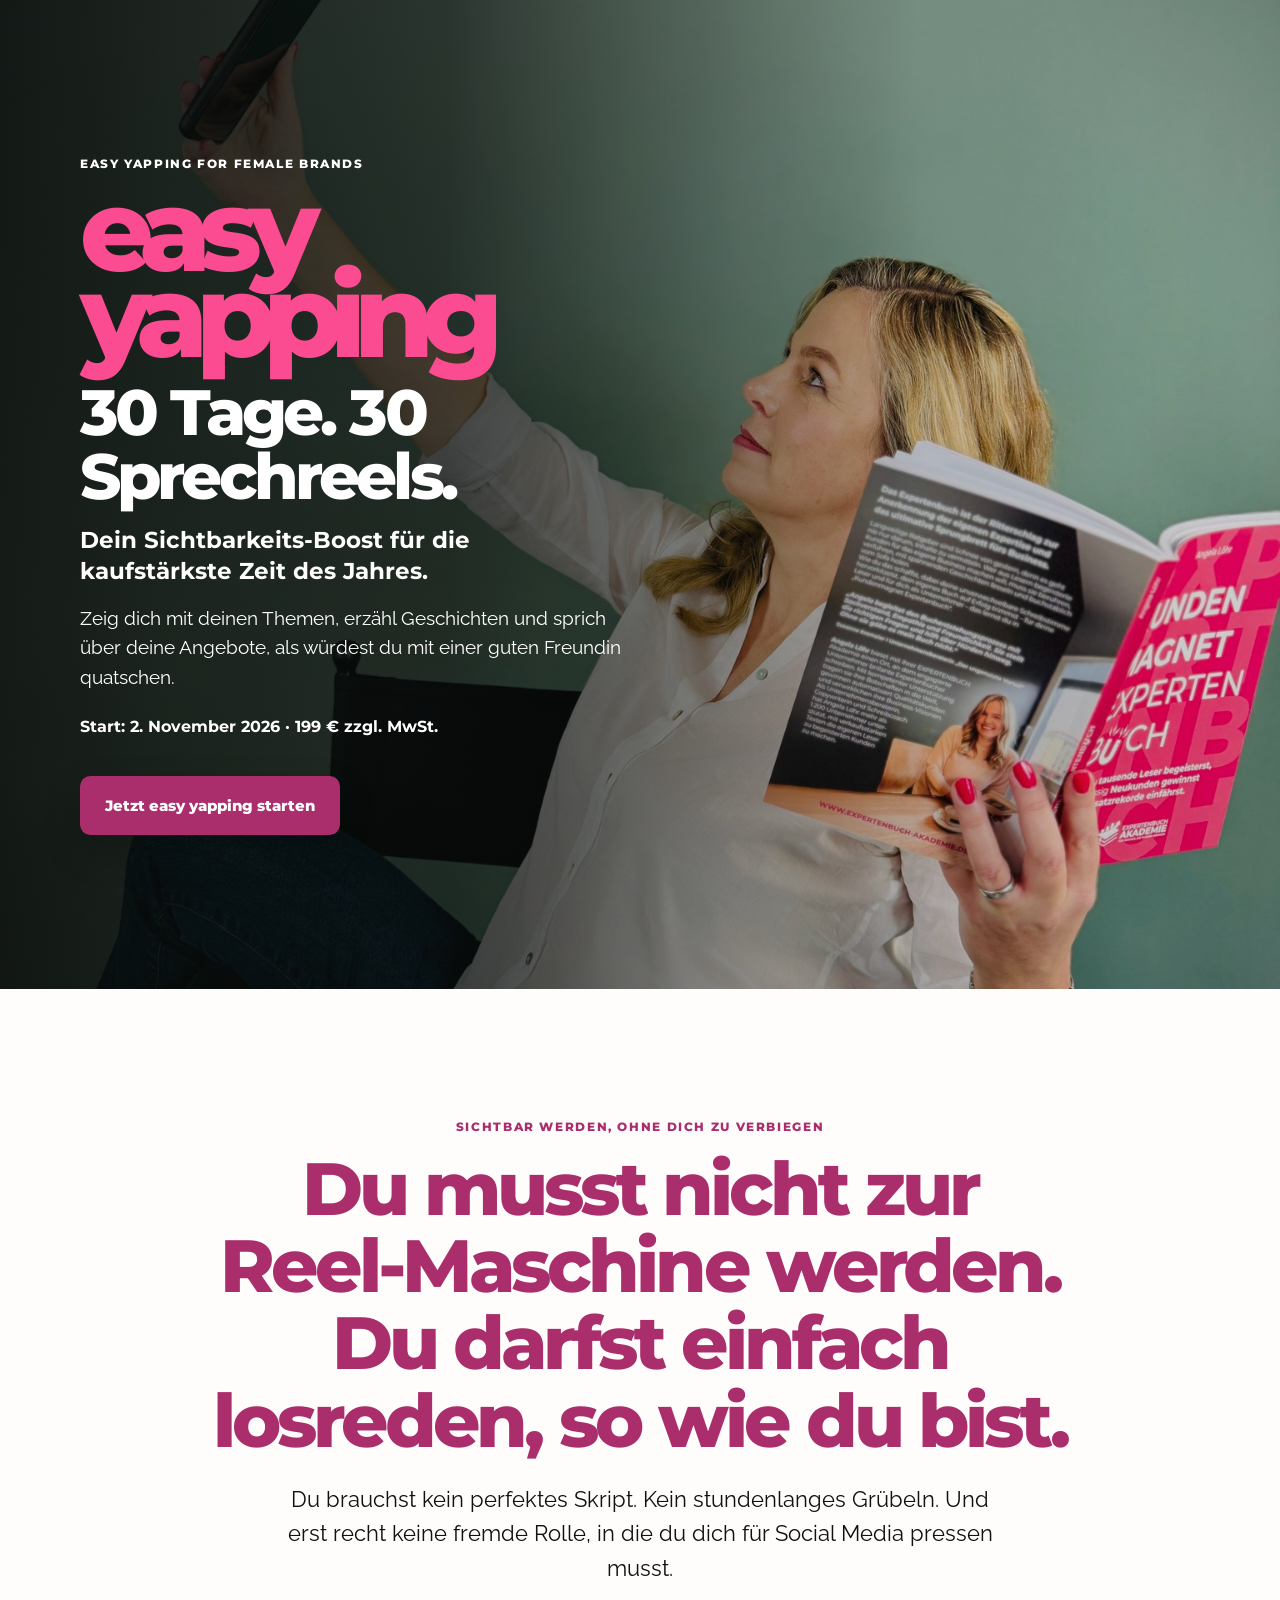
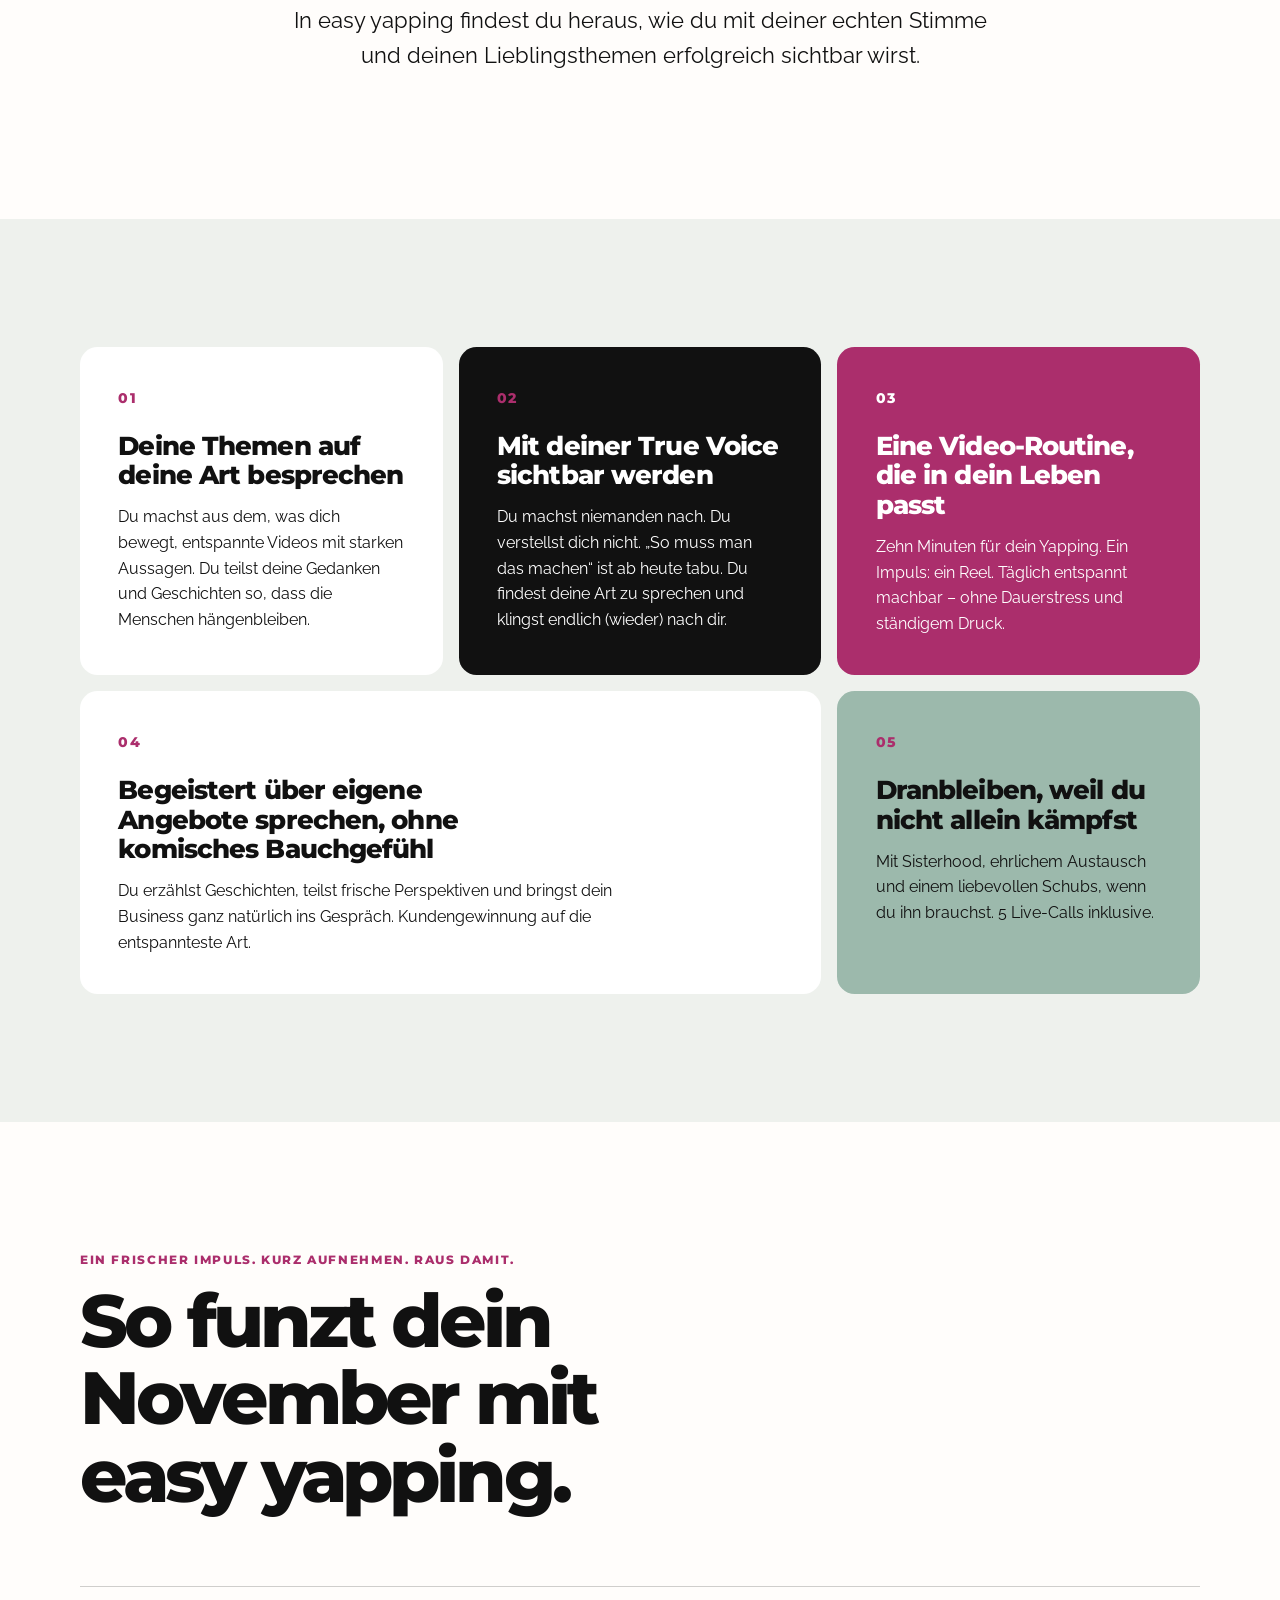
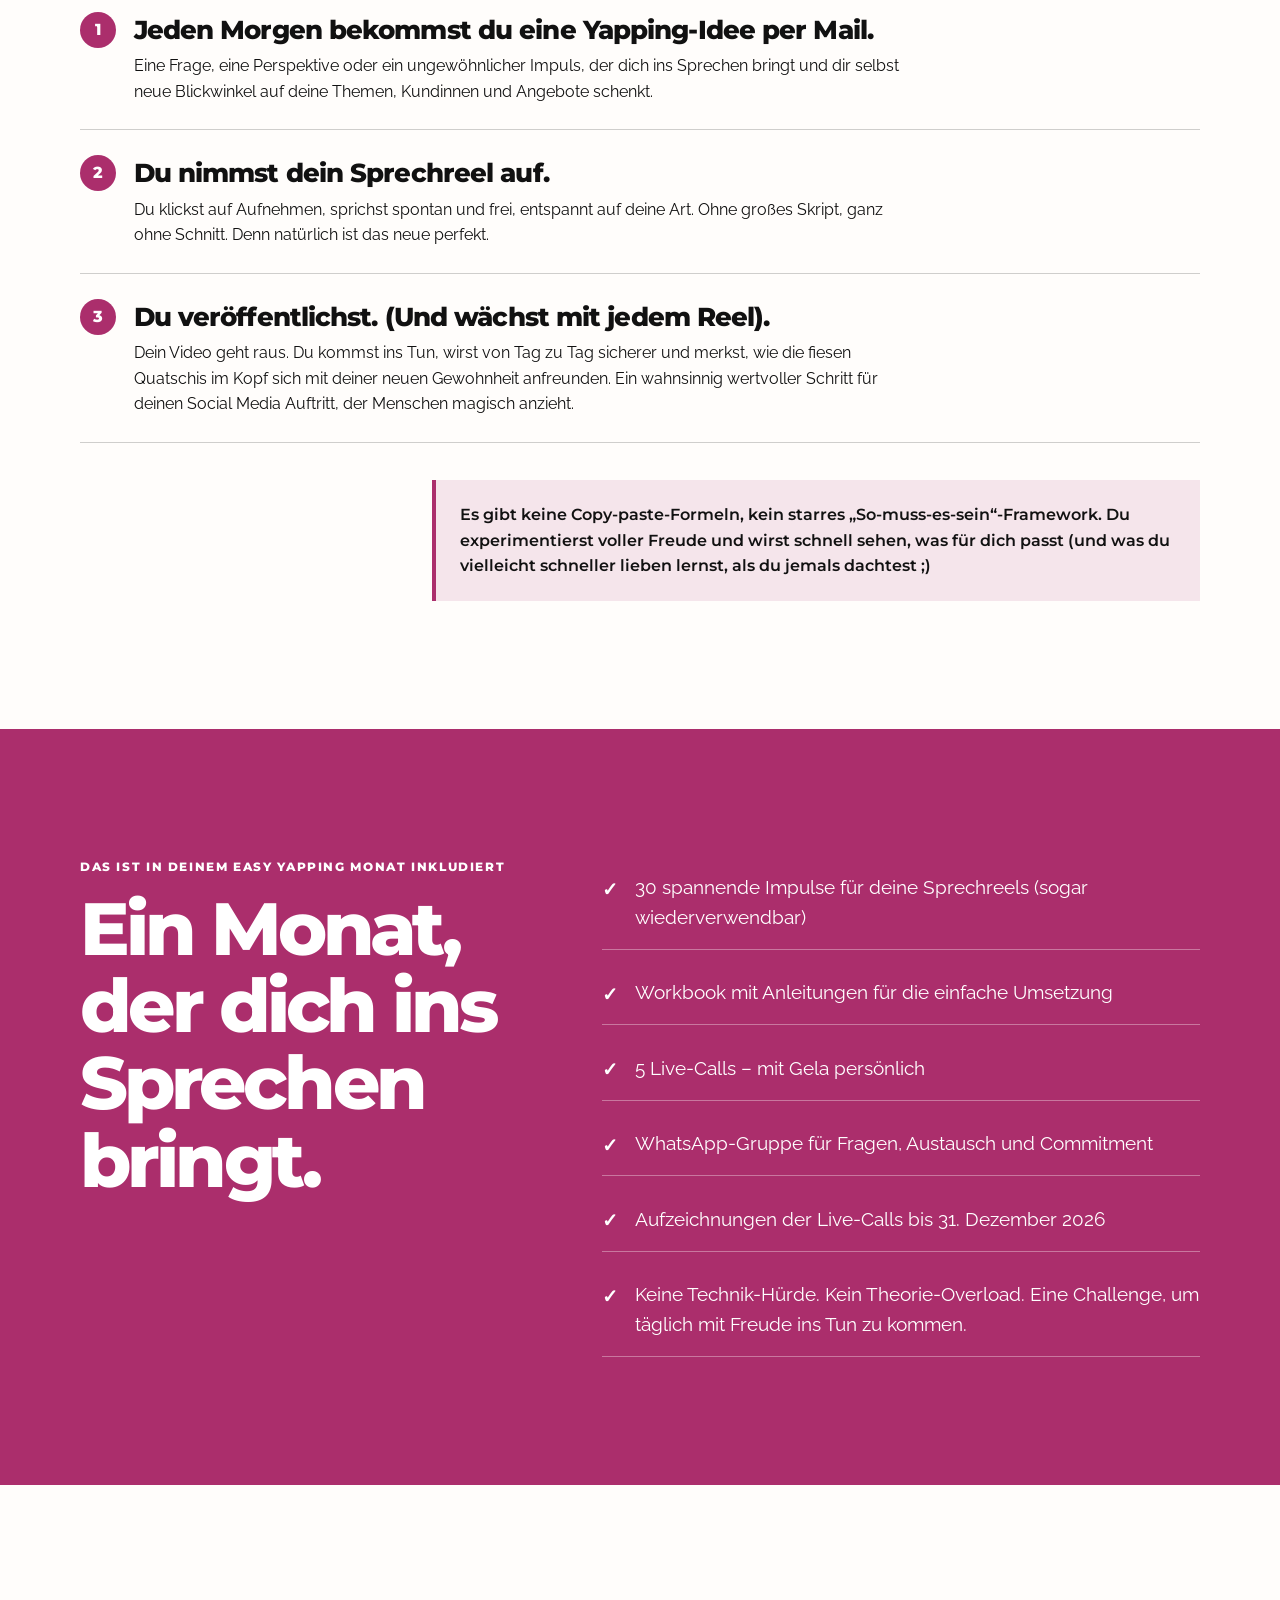
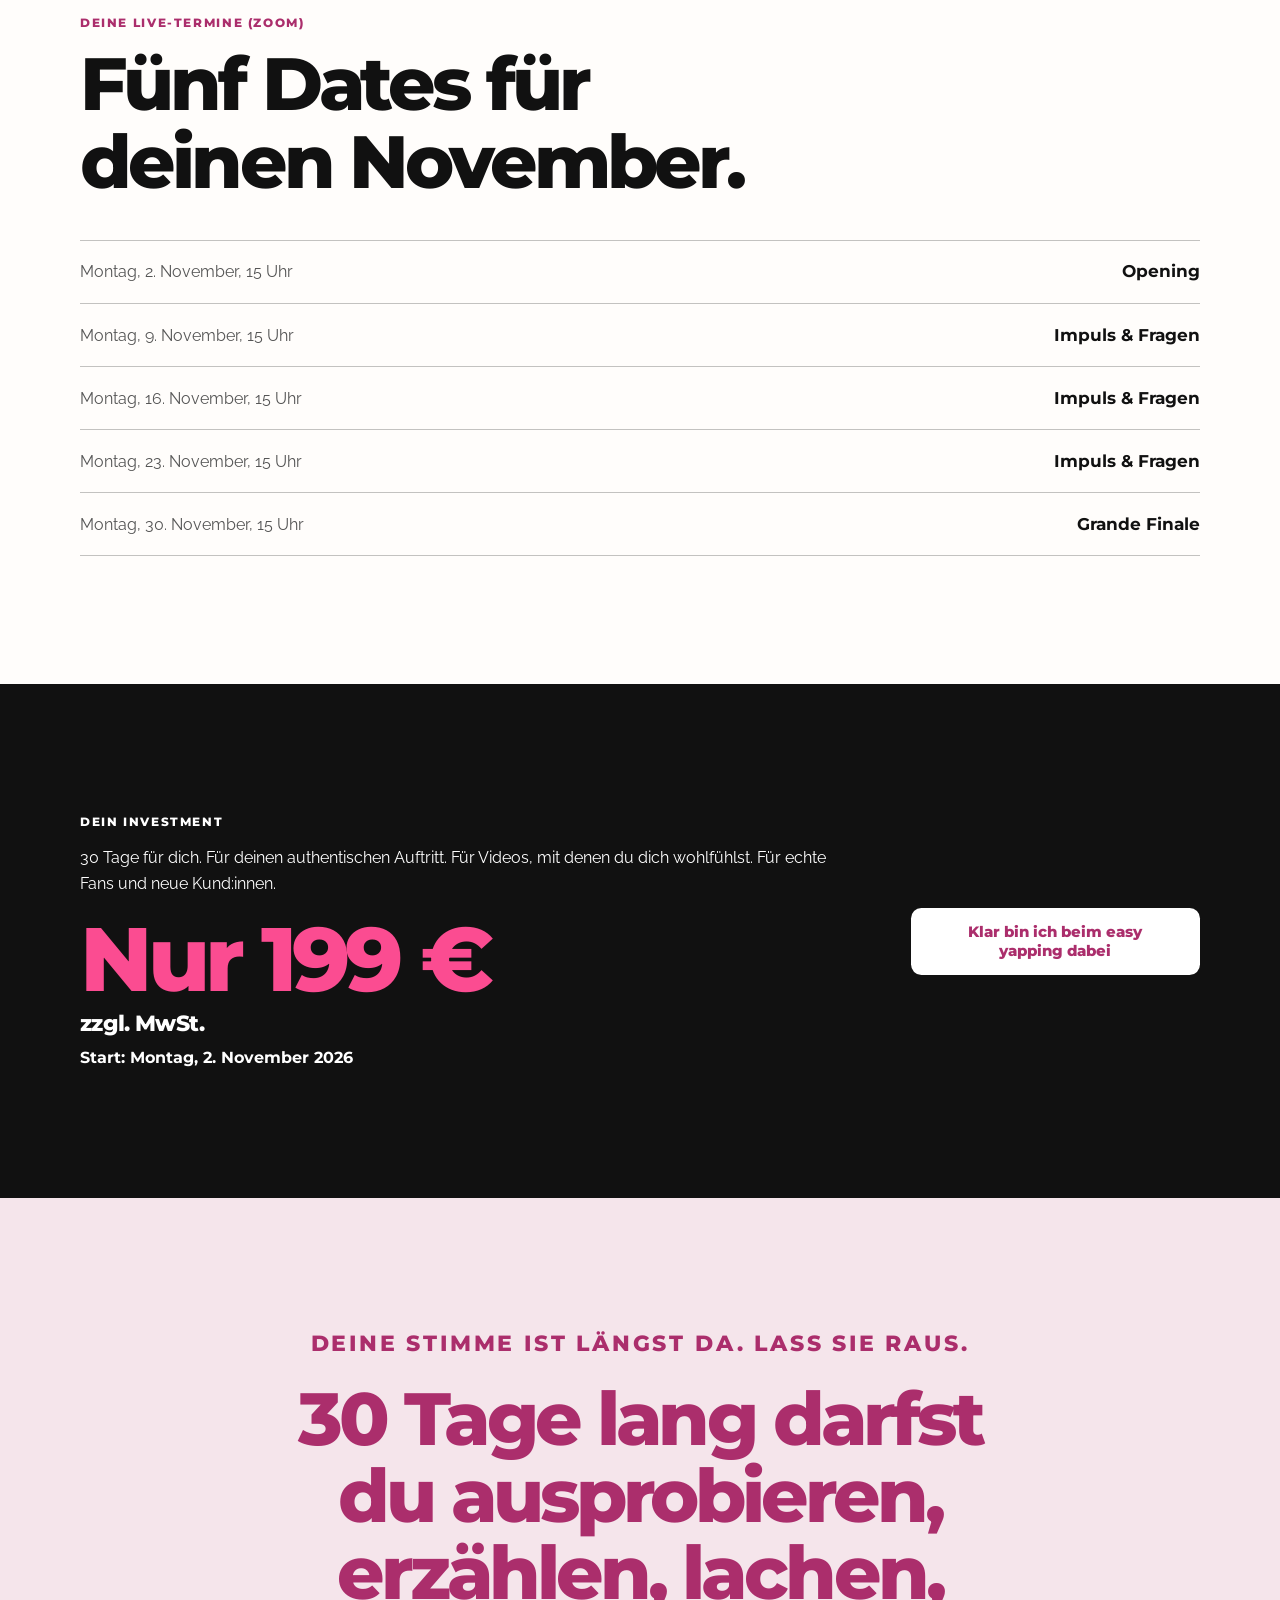
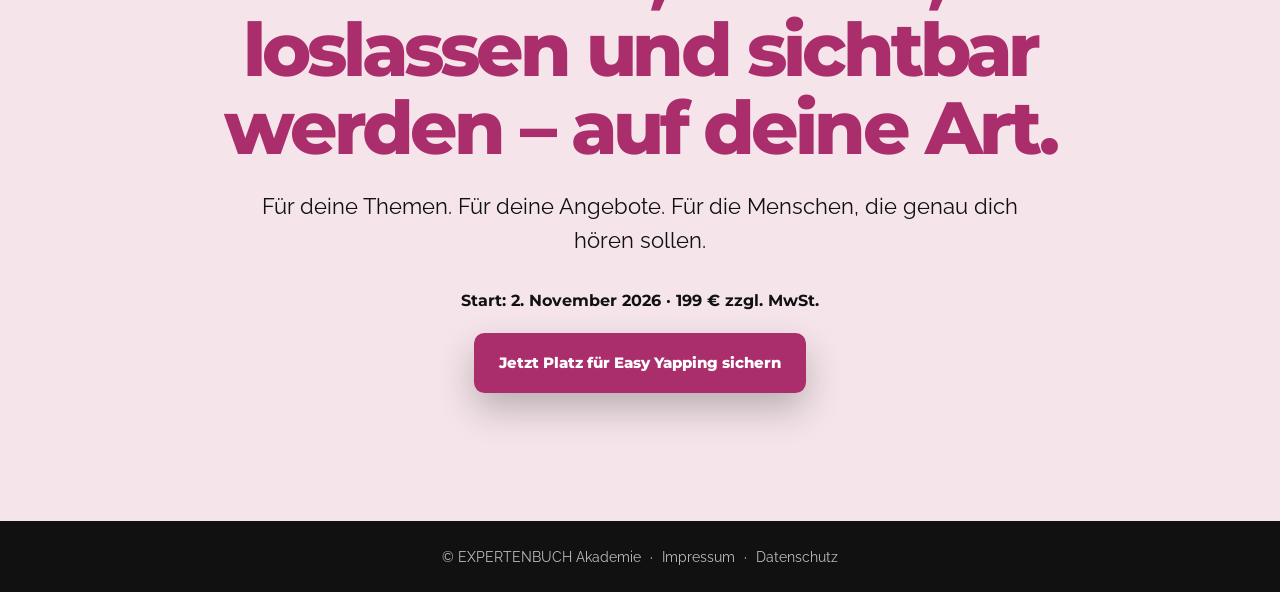
==== index.html @ 97db01ff "Update Easy Yapping landing page copy" ====
<!doctype html>
<html lang="de">
  <head>
    <meta charset="utf-8">
    <meta name="viewport" content="width=device-width, initial-scale=1">
    <meta name="description" content="Easy Yapping: 30 Tage, 30 Sprechreels. Dein Sichtbarkeits-Boost für die kaufstärkste Zeit des Jahres.">
    <meta name="robots" content="noindex, nofollow">
    <title>Easy Yapping – 30 Tage. 30 Sprechreels.</title>
    <link rel="preconnect" href="https://fonts.googleapis.com">
    <link rel="preconnect" href="https://fonts.gstatic.com" crossorigin>
    <link href="https://fonts.googleapis.com/css2?family=Montserrat:wght@500;600;700;800&family=Raleway:ital,wght@0,400;0,500;0,600;0,700;1,500&display=swap" rel="stylesheet">
    <link rel="stylesheet" href="assets/css/main.css">
  </head>
  <body>
    <main>
      <section class="hero" aria-labelledby="hero-title">
        <div class="hero__inner">
          <div class="hero__copy">
            <p class="eyebrow">Easy Yapping for Female Brands</p>
            <p class="wordmark">easy<br>yapping</p>
            <h1 id="hero-title">30 Tage. 30 Sprechreels.</h1>
            <p class="hero__intro">Dein Sichtbarkeits-Boost für die kaufstärkste Zeit des Jahres.</p>
            <p class="hero__body">Zeig dich mit deinen Themen, erzähl Geschichten und sprich über deine Angebote, als würdest du mit einer guten Freundin quatschen.</p>
            <p class="date-line">Start: 2. November 2026 <span aria-hidden="true">·</span> 199 € zzgl. MwSt.</p>
            <a class="button button--primary" href="https://www.digistore24.com/product/753163">Jetzt easy yapping starten</a>
          </div>
        </div>
      </section>

      <section class="section section--intro" aria-labelledby="intro-title">
        <div class="container intro">
          <p class="eyebrow eyebrow--pink">Sichtbar werden, ohne dich zu verbiegen</p>
          <h2 id="intro-title">Du musst nicht zur Reel-Maschine werden. Du darfst einfach losreden, so wie du bist.</h2>
          <p class="lead">Du brauchst kein perfektes Skript. Kein stundenlanges Grübeln. Und erst recht keine fremde Rolle, in die du dich für Social Media pressen musst.</p>
          <p class="lead">In easy yapping findest du heraus, wie du mit deiner echten Stimme und deinen Lieblingsthemen erfolgreich sichtbar wirst.</p>
        </div>
      </section>

      <section class="section section--benefits" aria-label="Das erwartet dich">
        <div class="container">
          <div class="benefit-grid">
            <article class="benefit-card">
              <span class="benefit-card__number">01</span>
              <h3>Deine Themen auf deine Art besprechen</h3>
              <p>Du machst aus dem, was dich bewegt, entspannte Videos mit starken Aussagen. Du teilst deine Gedanken und Geschichten so, dass die Menschen hängenbleiben.</p>
            </article>
            <article class="benefit-card benefit-card--dark">
              <span class="benefit-card__number">02</span>
              <h3>Mit deiner True Voice sichtbar werden</h3>
              <p>Du machst niemanden nach. Du verstellst dich nicht. „So muss man das machen“ ist ab heute tabu. Du findest deine Art zu sprechen und klingst endlich (wieder) nach dir.</p>
            </article>
            <article class="benefit-card benefit-card--pink">
              <span class="benefit-card__number">03</span>
              <h3>Eine Video-Routine, die in dein Leben passt</h3>
              <p>Zehn Minuten für dein Yapping. Ein Impuls: ein Reel. Täglich entspannt machbar – ohne Dauerstress und ständigem Druck.</p>
            </article>
            <article class="benefit-card">
              <span class="benefit-card__number">04</span>
              <h3>Begeistert über eigene Angebote sprechen, ohne komisches Bauchgefühl</h3>
              <p>Du erzählst Geschichten, teilst frische Perspektiven und bringst dein Business ganz natürlich ins Gespräch. Kundengewinnung auf die entspannteste Art.</p>
            </article>
            <article class="benefit-card benefit-card--sage">
              <span class="benefit-card__number">05</span>
              <h3>Dranbleiben, weil du nicht allein kämpfst</h3>
              <p>Mit Sisterhood, ehrlichem Austausch und einem liebevollen Schubs, wenn du ihn brauchst. 5 Live-Calls inklusive.</p>
            </article>
          </div>
        </div>
      </section>

      <section class="section section--how" aria-labelledby="how-title">
        <div class="container how">
          <div class="how__header">
            <p class="eyebrow eyebrow--pink">Ein frischer Impuls. Kurz aufnehmen. Raus damit.</p>
            <h2 id="how-title">So funzt dein November mit easy yapping.</h2>
          </div>
          <ol class="steps">
            <li class="step">
              <span class="step__number">1</span>
              <div>
                <h3>Jeden Morgen bekommst du eine Yapping-Idee per Mail.</h3>
                <p>Eine Frage, eine Perspektive oder ein ungewöhnlicher Impuls, der dich ins Sprechen bringt und dir selbst neue Blickwinkel auf deine Themen, Kundinnen und Angebote schenkt.</p>
              </div>
            </li>
            <li class="step">
              <span class="step__number">2</span>
              <div>
                <h3>Du nimmst dein Sprechreel auf.</h3>
                <p>Du klickst auf Aufnehmen, sprichst spontan und frei, entspannt auf deine Art. Ohne großes Skript, ganz ohne Schnitt. Denn natürlich ist das neue perfekt.</p>
              </div>
            </li>
            <li class="step">
              <span class="step__number">3</span>
              <div>
                <h3>Du veröffentlichst. (Und wächst mit jedem Reel).</h3>
                <p>Dein Video geht raus. Du kommst ins Tun, wirst von Tag zu Tag sicherer und merkst, wie die fiesen Quatschis im Kopf sich mit deiner neuen Gewohnheit anfreunden. Ein wahnsinnig wertvoller Schritt für deinen Social Media Auftritt, der Menschen magisch anzieht.</p>
              </div>
            </li>
          </ol>
          <p class="how__note">Es gibt keine Copy-paste-Formeln, kein starres „So-muss-es-sein“-Framework. Du experimentierst voller Freude und wirst schnell sehen, was für dich passt (und was du vielleicht schneller lieben lernst, als du jemals dachtest ;)</p>
        </div>
      </section>

      <section class="section section--included" aria-labelledby="included-title">
        <div class="container included">
          <div class="included__copy">
            <p class="eyebrow">Das ist in deinem easy yapping Monat inkludiert</p>
            <h2 id="included-title">Ein Monat, der dich ins Sprechen bringt.</h2>
          </div>
          <ul class="check-list">
            <li>30 spannende Impulse für deine Sprechreels (sogar wiederverwendbar)</li>
            <li>Workbook mit Anleitungen für die einfache Umsetzung</li>
            <li>5 Live-Calls – mit Gela persönlich</li>
            <li>WhatsApp-Gruppe für Fragen, Austausch und Commitment</li>
            <li>Aufzeichnungen der Live-Calls bis 31. Dezember 2026</li>
            <li>Keine Technik-Hürde. Kein Theorie-Overload. Eine Challenge, um täglich mit Freude ins Tun zu kommen.</li>
          </ul>
        </div>
      </section>

      <section class="section section--calls" aria-labelledby="calls-title">
        <div class="container">
          <p class="eyebrow eyebrow--pink">Deine Live-Termine (Zoom)</p>
          <h2 id="calls-title">Fünf Dates für deinen November.</h2>
          <div class="call-list" role="list">
            <div class="call" role="listitem"><span>Montag, 2. November, 15 Uhr</span><strong>Opening</strong></div>
            <div class="call" role="listitem"><span>Montag, 9. November, 15 Uhr</span><strong>Impuls &amp; Fragen</strong></div>
            <div class="call" role="listitem"><span>Montag, 16. November, 15 Uhr</span><strong>Impuls &amp; Fragen</strong></div>
            <div class="call" role="listitem"><span>Montag, 23. November, 15 Uhr</span><strong>Impuls &amp; Fragen</strong></div>
            <div class="call" role="listitem"><span>Montag, 30. November, 15 Uhr</span><strong>Grande Finale</strong></div>
          </div>
        </div>
      </section>

      <section class="section section--offer" aria-labelledby="offer-title">
        <div class="container offer">
          <div class="offer__copy">
            <p class="eyebrow">Dein Investment</p>
            <p class="offer__intro">30 Tage für dich. Für deinen authentischen Auftritt. Für Videos, mit denen du dich wohlfühlst. Für echte Fans und neue Kund:innen.</p>
            <h2 id="offer-title">Nur 199 € <small>zzgl. MwSt.</small></h2>
            <p>Start: Montag, 2. November 2026</p>
          </div>
          <a class="button button--light" href="https://www.digistore24.com/product/753163">Klar bin ich beim easy yapping dabei</a>
        </div>
      </section>

      <section class="section section--closing" aria-labelledby="closing-title">
        <div class="container closing">
          <p class="eyebrow eyebrow--pink">Deine Stimme ist längst da. Lass sie raus.</p>
          <h2 id="closing-title">30 Tage lang darfst du ausprobieren, erzählen, lachen, loslassen und sichtbar werden – auf deine Art.</h2>
          <p>Für deine Themen. Für deine Angebote. Für die Menschen, die genau dich hören sollen.</p>
          <p class="closing__date">Start: 2. November 2026 <span aria-hidden="true">·</span> 199 € zzgl. MwSt.</p>
          <a class="button button--primary" href="https://www.digistore24.com/product/753163">Jetzt Platz für Easy Yapping sichern</a>
        </div>
      </section>
    </main>

    <footer class="footer" aria-label="Rechtliche Hinweise">
      <div class="container footer__inner">
        <span>© EXPERTENBUCH Akademie</span>
        <span aria-hidden="true">·</span>
        <a href="https://expertenbuch-akademie.de/impressum/">Impressum</a>
        <span aria-hidden="true">·</span>
        <a href="https://expertenbuch-akademie.de/datenschutz/">Datenschutz</a>
      </div>
    </footer>
  </body>
</html>
---- assets/css/main.css ----
:root {
  --pink: #ab2e6c;
  --pink-dark: #86204f;
  --ink: #111111;
  --paper: #fffdfb;
  --blush: #f5e5eb;
  --sage: #9cb9ac;
  --mist: #eef1ed;
  --max-width: 1120px;
  --display: "Montserrat", Arial, sans-serif;
  --body: "Raleway", Arial, sans-serif;
}

* { box-sizing: border-box; }
html { scroll-behavior: smooth; }
body { margin: 0; color: var(--ink); background: var(--paper); font-family: var(--body); font-size: 16px; line-height: 1.6; }
img { display: block; max-width: 100%; }
a { color: inherit; }

.container { width: min(calc(100% - 2.5rem), var(--max-width)); margin-inline: auto; }
.section { padding: clamp(4.75rem, 10vw, 8rem) 0; }
.eyebrow { margin: 0 0 .8rem; color: inherit; font-family: var(--display); font-size: .78rem; font-weight: 800; letter-spacing: .13em; text-transform: uppercase; }
.eyebrow--pink { color: var(--pink); }
h1, h2, h3, p { margin-top: 0; }
h2 { margin-bottom: 1.5rem; font-family: var(--display); font-size: clamp(2.2rem, 5.8vw, 4.7rem); font-weight: 800; letter-spacing: -.055em; line-height: 1.04; text-wrap: balance; }
h3 { font-family: var(--display); font-size: clamp(1.25rem, 2vw, 1.6rem); font-weight: 800; letter-spacing: -.035em; line-height: 1.16; }

.hero { position: relative; isolation: isolate; min-height: 100svh; display: grid; align-items: center; padding: clamp(1.25rem, 5vw, 4rem); color: white; background: #486257 url("../images/gela-easy-yapping-header.jpg") 67% center / cover no-repeat; }
.hero::before { position: absolute; z-index: -1; inset: 0; content: ""; background: linear-gradient(90deg, rgba(8, 12, 10, .9) 0%, rgba(8, 12, 10, .75) 35%, rgba(8, 12, 10, .2) 72%, rgba(8, 12, 10, .1) 100%); }
.hero__inner { width: min(100%, var(--max-width)); margin-inline: auto; }
.hero__copy { width: min(100%, 39rem); padding-block: clamp(4rem, 10vh, 7rem); }
.wordmark { margin: .15rem 0 1.25rem; color: #fb4c91; font-family: var(--display); font-size: clamp(3.7rem, 10vw, 7.2rem); font-weight: 800; letter-spacing: -.11em; line-height: .75; text-transform: lowercase; }
.hero h1 { max-width: 9ch; margin-bottom: 1.1rem; font-family: var(--display); font-size: clamp(2.45rem, 5vw, 4.5rem); font-weight: 800; letter-spacing: -.06em; line-height: 1; text-wrap: balance; }
.hero__intro { max-width: 28rem; margin-bottom: 1rem; font-family: var(--display); font-size: clamp(1.13rem, 2.3vw, 1.45rem); font-weight: 700; line-height: 1.35; }
.hero__body { max-width: 35rem; margin-bottom: 1.35rem; font-size: clamp(1rem, 1.8vw, 1.16rem); }
.date-line, .closing__date { font-family: var(--display); font-weight: 700; }
.button { display: inline-flex; align-items: center; justify-content: center; min-height: 3.7rem; margin-top: 1.25rem; padding: .9rem 1.55rem; border-radius: .65rem; font-family: var(--display); font-size: .96rem; font-weight: 800; line-height: 1.25; text-align: center; text-decoration: none; transition: transform .2s ease, background-color .2s ease; }
.button:hover, .button:focus-visible { transform: translateY(-2px); }
.button--primary { color: white; background: var(--pink); box-shadow: 0 1rem 2.25rem rgba(0, 0, 0, .24); }
.button--primary:hover, .button--primary:focus-visible { background: var(--pink-dark); }

.section--intro { background: var(--paper); }
.intro { max-width: 860px; text-align: center; }
.intro h2 { color: var(--pink); }
.lead { max-width: 46rem; margin: 0 auto 1.1rem; font-size: clamp(1.1rem, 2.2vw, 1.35rem); }

.section--benefits { background: var(--mist); }
.benefit-grid { display: grid; gap: 1rem; }
.benefit-card { min-height: 17rem; padding: clamp(1.65rem, 3vw, 2.6rem); border-radius: 1.1rem; background: #fff; }
.benefit-card h3 { max-width: 19ch; margin: 1.25rem 0 .9rem; }
.benefit-card p { max-width: 34rem; margin: 0; }
.benefit-card__number { color: var(--pink); font-family: var(--display); font-size: .85rem; font-weight: 800; letter-spacing: .1em; }
.benefit-card--dark { color: white; background: var(--ink); }
.benefit-card--pink { color: white; background: var(--pink); }
.benefit-card--pink .benefit-card__number { color: white; }
.benefit-card--sage { background: var(--sage); }

.section--how { background: var(--paper); }
.how__header { max-width: 750px; }
.steps { display: grid; gap: 0; margin: clamp(2.5rem, 6vw, 4.5rem) 0 0; padding: 0; list-style: none; counter-reset: step; }
.step { display: grid; grid-template-columns: auto 1fr; gap: 1.1rem; padding: 1.55rem 0; border-top: 1px solid rgba(17,17,17,.2); }
.step:last-child { border-bottom: 1px solid rgba(17,17,17,.2); }
.step__number { display: grid; width: 2.25rem; height: 2.25rem; place-items: center; border-radius: 50%; color: white; background: var(--pink); font-family: var(--display); font-weight: 800; }
.step h3 { margin: .2rem 0 .55rem; }
.step p { max-width: 48rem; margin: 0; }
.how__note { max-width: 48rem; margin: 2.3rem 0 0 auto; padding: 1.4rem 1.5rem; border-left: 4px solid var(--pink); background: var(--blush); font-family: var(--display); font-weight: 600; }

.section--included { color: white; background: var(--pink); }
.included { display: grid; gap: 2rem; }
.included h2 { max-width: 11ch; }
.check-list { display: grid; gap: .8rem; max-width: 43rem; margin: 0; padding: 0; list-style: none; }
.check-list li { position: relative; padding: 1rem 0 1rem 2.1rem; border-bottom: 1px solid rgba(255,255,255,.35); font-size: clamp(1rem, 2vw, 1.16rem); }
.check-list li::before { position: absolute; top: 1.1rem; left: 0; content: "✓"; font-family: var(--display); font-weight: 800; }

.section--calls { background: var(--paper); }
.section--calls h2 { max-width: 14ch; }
.call-list { display: grid; margin-top: 2.5rem; border-top: 1px solid rgba(17,17,17,.25); }
.call { display: flex; flex-wrap: wrap; align-items: baseline; justify-content: space-between; gap: .3rem 1rem; padding: 1.1rem 0; border-bottom: 1px solid rgba(17,17,17,.25); }
.call span { color: #555; }
.call strong { font-family: var(--display); font-size: 1.05rem; }

.section--offer { color: white; background: var(--ink); }
.offer { display: flex; flex-direction: column; align-items: flex-start; gap: 1.5rem; }
.offer h2 { margin: 0; color: #fb4c91; font-size: clamp(3rem, 7vw, 5.8rem); }
.offer h2 small { display: block; margin-top: .4rem; color: white; font-size: clamp(1rem, 2vw, 1.35rem); letter-spacing: -.03em; }
.offer__copy p:last-child { margin: .65rem 0 0; font-family: var(--display); font-weight: 700; }
.button--light { margin: 0; color: var(--pink); background: white; }
.button--light:hover, .button--light:focus-visible { color: white; background: var(--pink); }

.section--closing { background: var(--blush); }
.closing { max-width: 860px; text-align: center; }
.closing h2 { color: var(--pink); }
.closing > p:not(.closing__date) { max-width: 48rem; margin: 0 auto 1.2rem; font-size: clamp(1.1rem, 2.2vw, 1.35rem); }
.closing__date { margin: 1.8rem 0 0 !important; }

.footer { padding: 1.5rem 0; color: rgba(255,255,255,.72); background: var(--ink); }
.footer__inner { display: flex; flex-wrap: wrap; justify-content: center; gap: .2rem .55rem; font-size: .9rem; text-align: center; }
.footer a { text-decoration: none; }
.footer a:hover, .footer a:focus-visible { color: white; text-decoration: underline; text-underline-offset: .2em; }

@media (min-width: 680px) {
  .benefit-grid { grid-template-columns: repeat(2, minmax(0, 1fr)); }
  .benefit-card:last-child { grid-column: span 2; }
  .included { grid-template-columns: minmax(0, .9fr) minmax(0, 1.1fr); align-items: start; }
}

@media (min-width: 820px) {
  .hero { background-position: center center; }
  .benefit-grid { grid-template-columns: repeat(3, minmax(0, 1fr)); }
  .benefit-card:nth-child(1), .benefit-card:nth-child(2) { grid-column: span 1; }
  .benefit-card:nth-child(3) { grid-column: span 1; }
  .benefit-card:nth-child(4) { grid-column: span 2; }
  .benefit-card:last-child { grid-column: span 1; }
  .offer { flex-direction: row; align-items: center; justify-content: space-between; gap: 3rem; }
  .offer .button { max-width: 20rem; }
}

@media (max-width: 620px) {
  .hero { align-items: start; min-height: 47rem; background-position: 59% center; }
  .hero::before { background: linear-gradient(180deg, rgba(8,12,10,.73) 0%, rgba(8,12,10,.78) 58%, rgba(8,12,10,.92) 100%); }
  .hero__copy { padding-top: 2.5rem; }
  .wordmark { font-size: clamp(3.6rem, 18vw, 5.2rem); }
  .hero h1 { max-width: 10ch; }
}
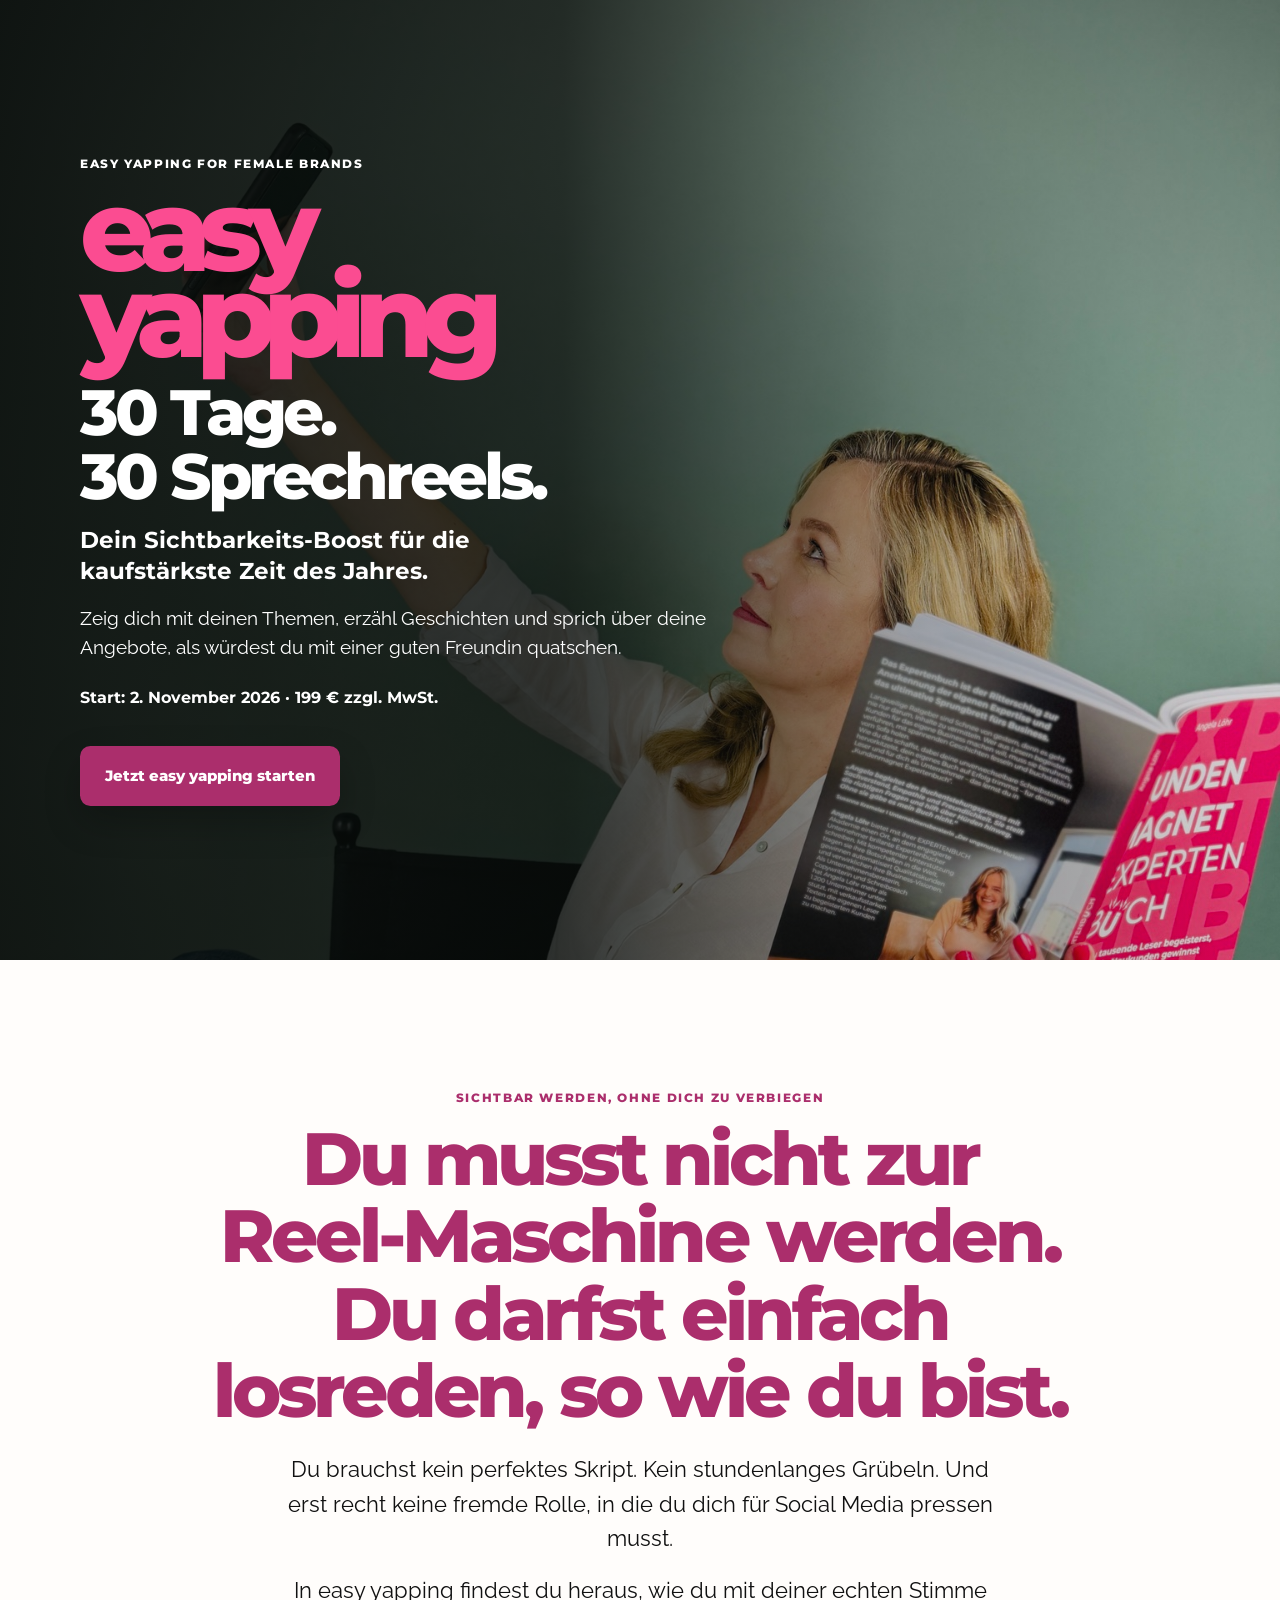
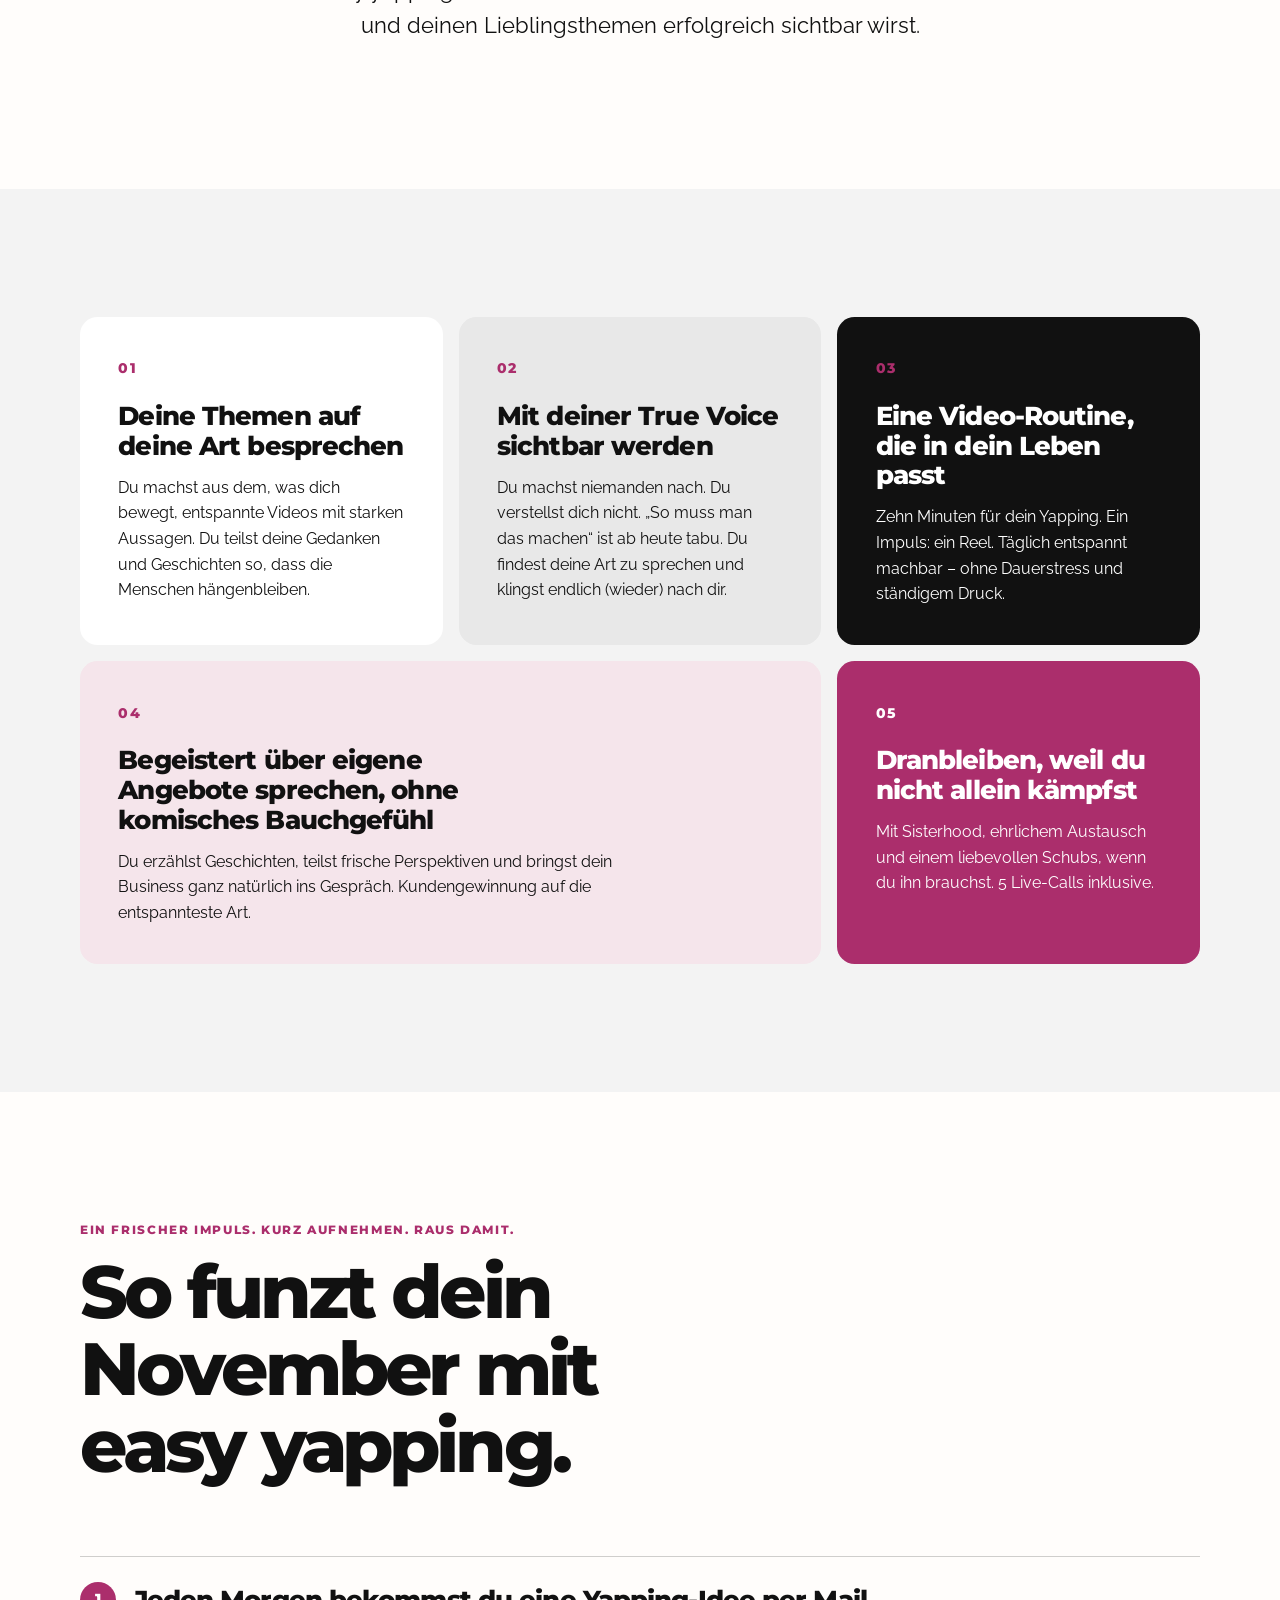
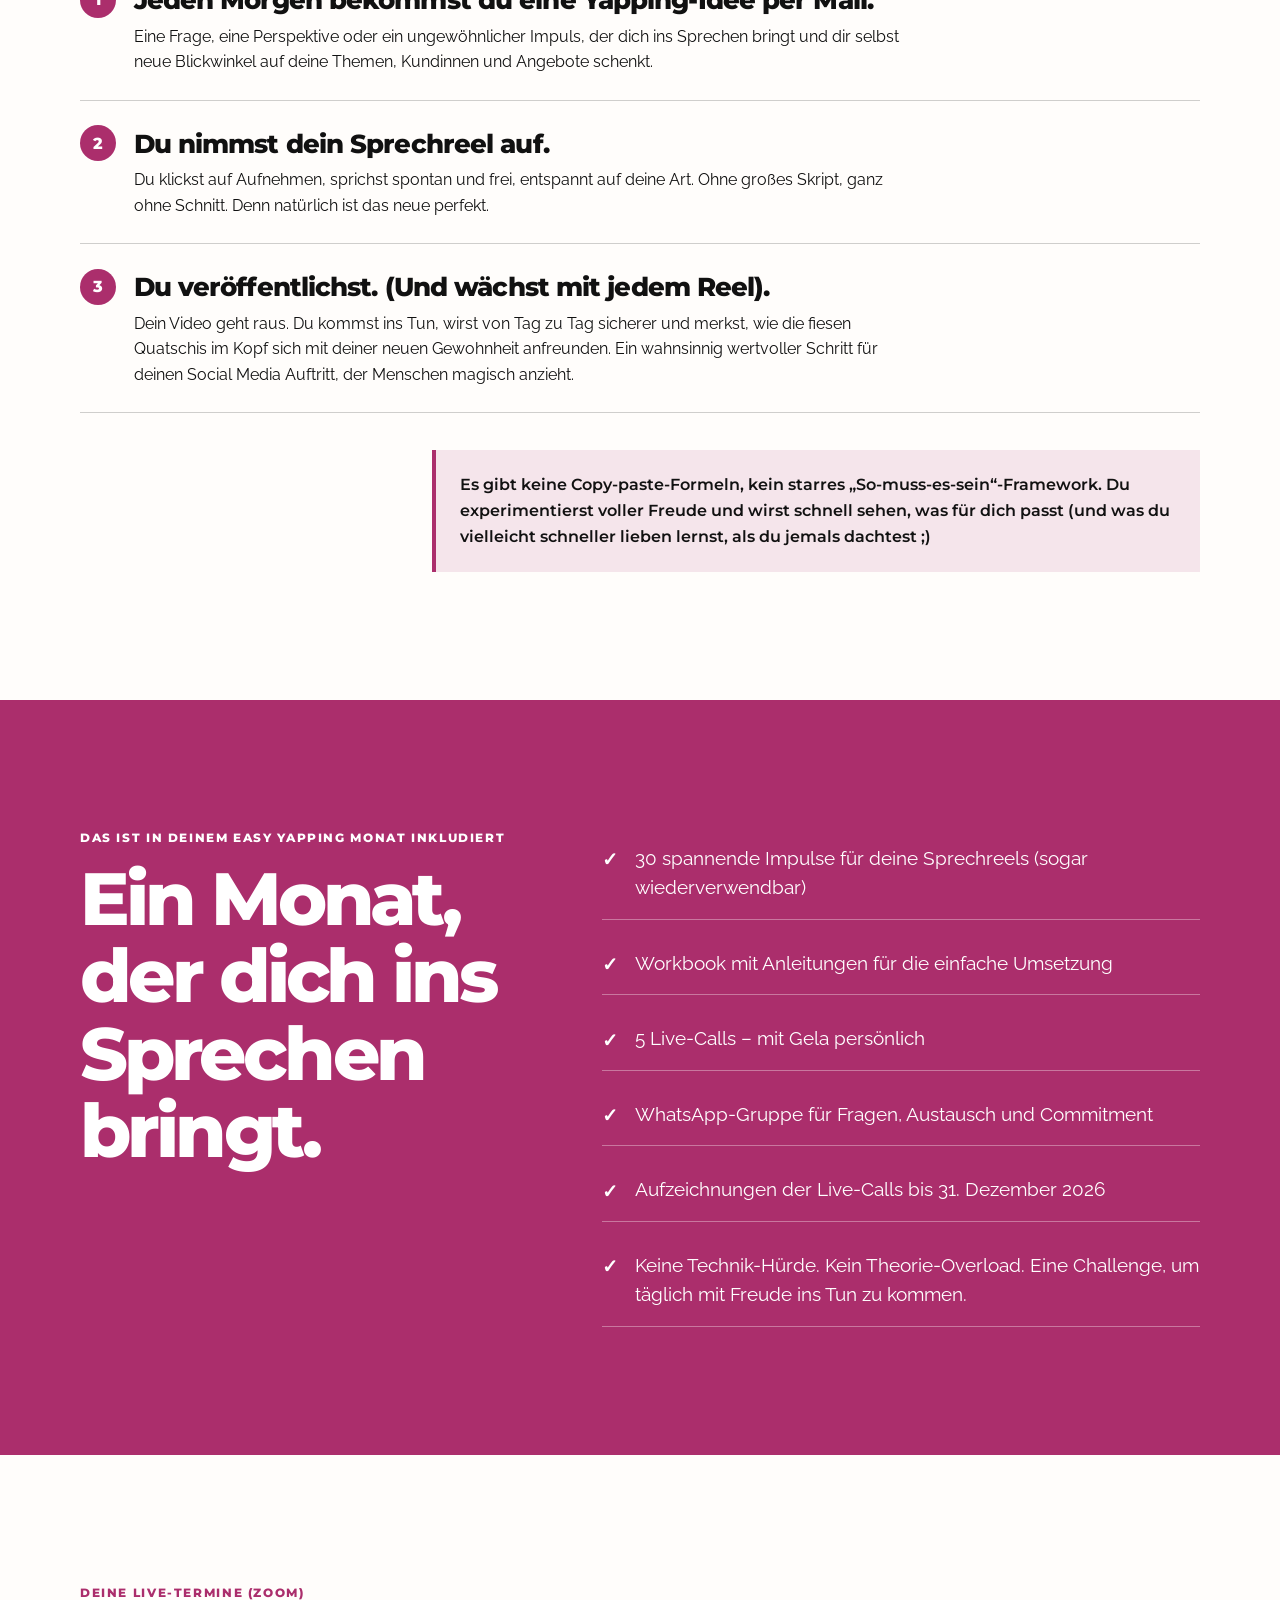
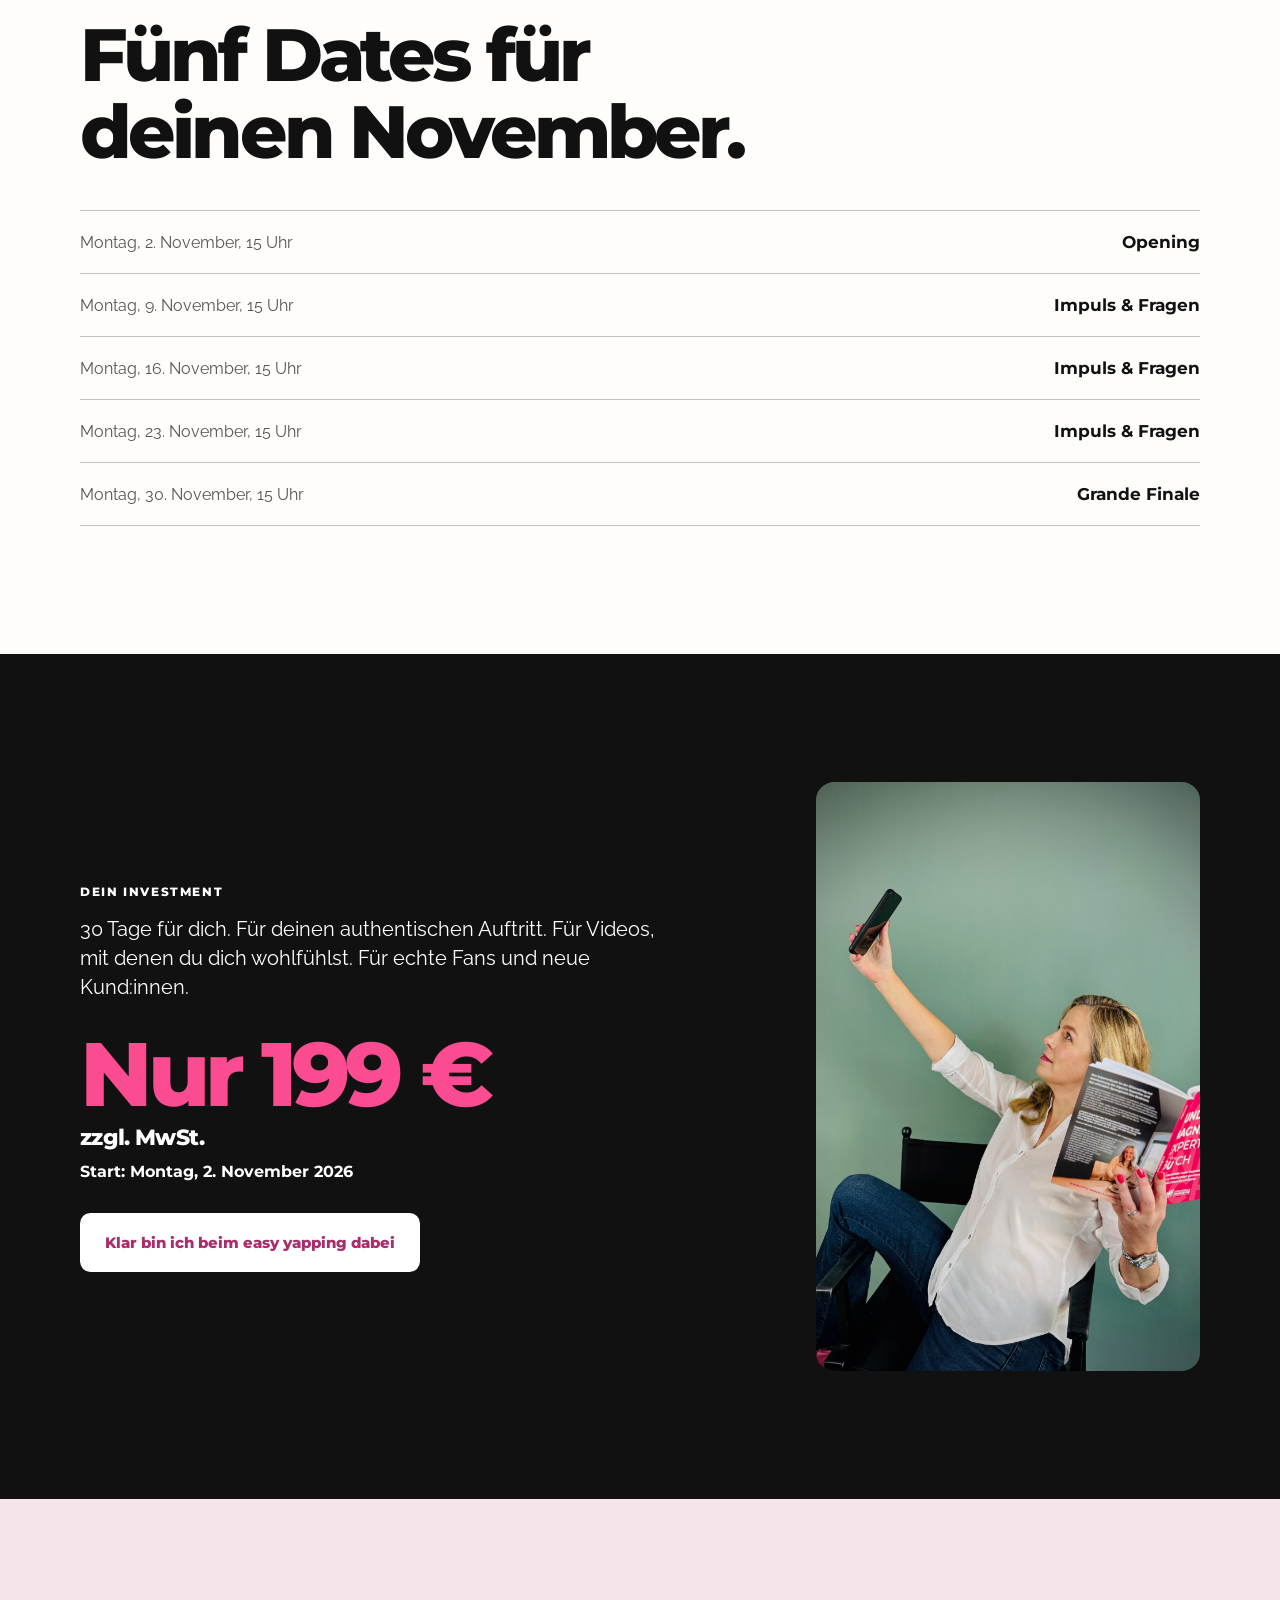
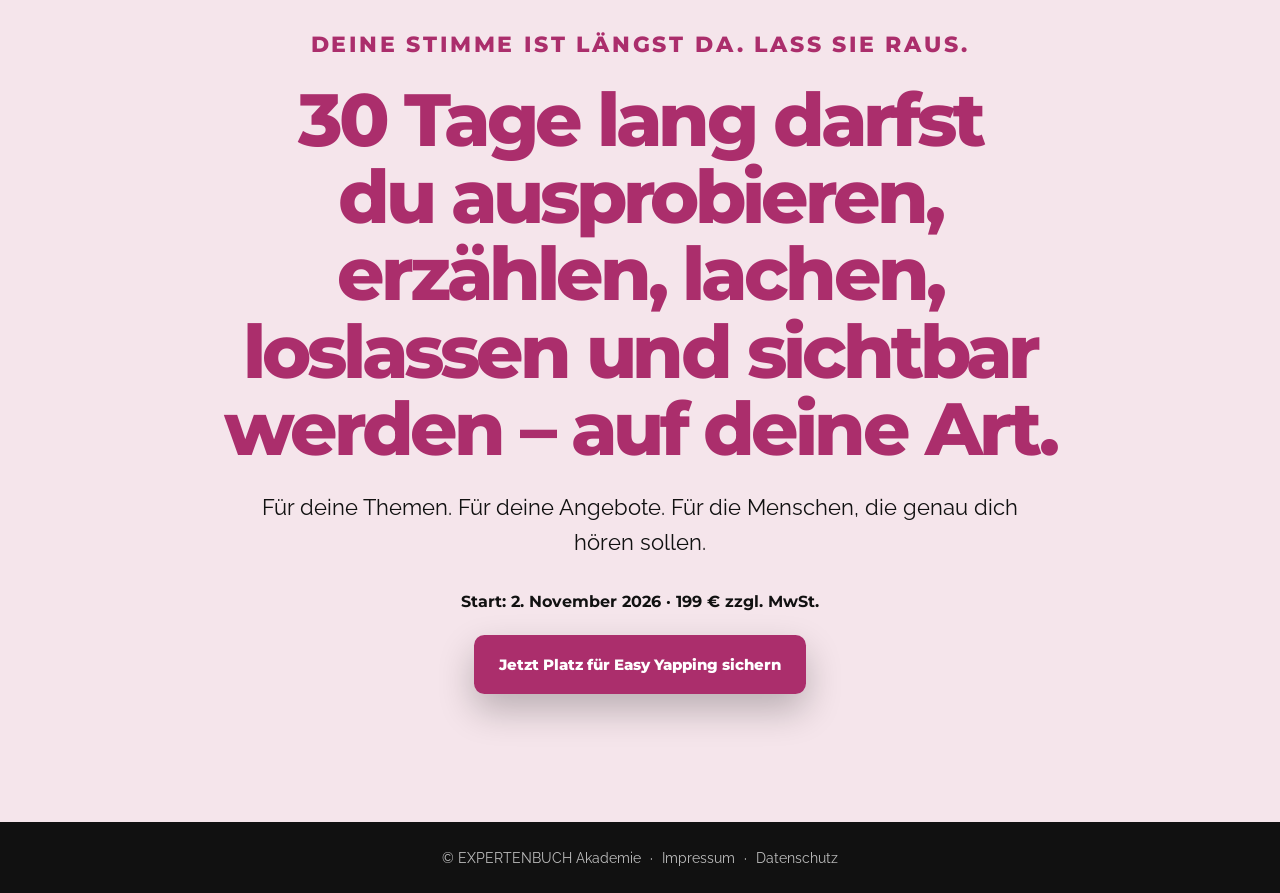
==== commit 85f1274b: "Refine Easy Yapping visual design" ====
--- a/index.html
+++ b/index.html
@@ -18,7 +18,7 @@
           <div class="hero__copy">
             <p class="eyebrow">Easy Yapping for Female Brands</p>
             <p class="wordmark">easy<br>yapping</p>
-            <h1 id="hero-title">30 Tage. 30 Sprechreels.</h1>
+            <h1 id="hero-title"><span>30 Tage.</span><span>30 Sprechreels.</span></h1>
             <p class="hero__intro">Dein Sichtbarkeits-Boost für die kaufstärkste Zeit des Jahres.</p>
             <p class="hero__body">Zeig dich mit deinen Themen, erzähl Geschichten und sprich über deine Angebote, als würdest du mit einer guten Freundin quatschen.</p>
             <p class="date-line">Start: 2. November 2026 <span aria-hidden="true">·</span> 199 € zzgl. MwSt.</p>
@@ -44,22 +44,22 @@
               <h3>Deine Themen auf deine Art besprechen</h3>
               <p>Du machst aus dem, was dich bewegt, entspannte Videos mit starken Aussagen. Du teilst deine Gedanken und Geschichten so, dass die Menschen hängenbleiben.</p>
             </article>
-            <article class="benefit-card benefit-card--dark">
+            <article class="benefit-card benefit-card--grey">
               <span class="benefit-card__number">02</span>
               <h3>Mit deiner True Voice sichtbar werden</h3>
               <p>Du machst niemanden nach. Du verstellst dich nicht. „So muss man das machen“ ist ab heute tabu. Du findest deine Art zu sprechen und klingst endlich (wieder) nach dir.</p>
             </article>
-            <article class="benefit-card benefit-card--pink">
+            <article class="benefit-card benefit-card--dark">
               <span class="benefit-card__number">03</span>
               <h3>Eine Video-Routine, die in dein Leben passt</h3>
               <p>Zehn Minuten für dein Yapping. Ein Impuls: ein Reel. Täglich entspannt machbar – ohne Dauerstress und ständigem Druck.</p>
             </article>
-            <article class="benefit-card">
+            <article class="benefit-card benefit-card--blush">
               <span class="benefit-card__number">04</span>
               <h3>Begeistert über eigene Angebote sprechen, ohne komisches Bauchgefühl</h3>
               <p>Du erzählst Geschichten, teilst frische Perspektiven und bringst dein Business ganz natürlich ins Gespräch. Kundengewinnung auf die entspannteste Art.</p>
             </article>
-            <article class="benefit-card benefit-card--sage">
+            <article class="benefit-card benefit-card--pink">
               <span class="benefit-card__number">05</span>
               <h3>Dranbleiben, weil du nicht allein kämpfst</h3>
               <p>Mit Sisterhood, ehrlichem Austausch und einem liebevollen Schubs, wenn du ihn brauchst. 5 Live-Calls inklusive.</p>
@@ -134,13 +134,16 @@
 
       <section class="section section--offer" aria-labelledby="offer-title">
         <div class="container offer">
-          <div class="offer__copy">
+          <div class="offer__content">
             <p class="eyebrow">Dein Investment</p>
             <p class="offer__intro">30 Tage für dich. Für deinen authentischen Auftritt. Für Videos, mit denen du dich wohlfühlst. Für echte Fans und neue Kund:innen.</p>
             <h2 id="offer-title">Nur 199 € <small>zzgl. MwSt.</small></h2>
-            <p>Start: Montag, 2. November 2026</p>
+            <p class="offer__date">Start: Montag, 2. November 2026</p>
+            <a class="button button--light" href="https://www.digistore24.com/product/753163">Klar bin ich beim easy yapping dabei</a>
           </div>
-          <a class="button button--light" href="https://www.digistore24.com/product/753163">Klar bin ich beim easy yapping dabei</a>
+          <figure class="offer__media">
+            <img src="assets/images/gela-easy-yapping-header.jpg" alt="Angela Löhr sitzt mit Buch und Smartphone in einem Regiestuhl.">
+          </figure>
         </div>
       </section>
 
--- a/assets/css/main.css
+++ b/assets/css/main.css
@@ -4,8 +4,8 @@
   --ink: #111111;
   --paper: #fffdfb;
   --blush: #f5e5eb;
-  --sage: #9cb9ac;
-  --mist: #eef1ed;
+  --grey: #e8e8e8;
+  --mist: #f3f3f3;
   --max-width: 1120px;
   --display: "Montserrat", Arial, sans-serif;
   --body: "Raleway", Arial, sans-serif;
@@ -25,14 +25,15 @@
 h2 { margin-bottom: 1.5rem; font-family: var(--display); font-size: clamp(2.2rem, 5.8vw, 4.7rem); font-weight: 800; letter-spacing: -.055em; line-height: 1.04; text-wrap: balance; }
 h3 { font-family: var(--display); font-size: clamp(1.25rem, 2vw, 1.6rem); font-weight: 800; letter-spacing: -.035em; line-height: 1.16; }
 
-.hero { position: relative; isolation: isolate; min-height: 100svh; display: grid; align-items: center; padding: clamp(1.25rem, 5vw, 4rem); color: white; background: #486257 url("../images/gela-easy-yapping-header.jpg") 67% center / cover no-repeat; }
-.hero::before { position: absolute; z-index: -1; inset: 0; content: ""; background: linear-gradient(90deg, rgba(8, 12, 10, .9) 0%, rgba(8, 12, 10, .75) 35%, rgba(8, 12, 10, .2) 72%, rgba(8, 12, 10, .1) 100%); }
+.hero { position: relative; isolation: isolate; min-height: 100svh; display: grid; align-items: center; padding: clamp(1.25rem, 5vw, 4rem); color: white; background: #486257 url("../images/gela-easy-yapping-header.jpg") 67% 28% / cover no-repeat; }
+.hero::before { position: absolute; z-index: -1; inset: 0; content: ""; background: linear-gradient(90deg, rgba(8, 12, 10, .92) 0%, rgba(8, 12, 10, .8) 44%, rgba(8, 12, 10, .32) 70%, rgba(8, 12, 10, .08) 100%); }
 .hero__inner { width: min(100%, var(--max-width)); margin-inline: auto; }
-.hero__copy { width: min(100%, 39rem); padding-block: clamp(4rem, 10vh, 7rem); }
+.hero__copy { width: min(100%, 48rem); padding-block: clamp(4rem, 10vh, 7rem); }
 .wordmark { margin: .15rem 0 1.25rem; color: #fb4c91; font-family: var(--display); font-size: clamp(3.7rem, 10vw, 7.2rem); font-weight: 800; letter-spacing: -.11em; line-height: .75; text-transform: lowercase; }
-.hero h1 { max-width: 9ch; margin-bottom: 1.1rem; font-family: var(--display); font-size: clamp(2.45rem, 5vw, 4.5rem); font-weight: 800; letter-spacing: -.06em; line-height: 1; text-wrap: balance; }
+.hero h1 { margin-bottom: 1.1rem; font-family: var(--display); font-size: clamp(2.45rem, 5vw, 4.5rem); font-weight: 800; letter-spacing: -.06em; line-height: 1; }
+.hero h1 span { display: block; }
 .hero__intro { max-width: 28rem; margin-bottom: 1rem; font-family: var(--display); font-size: clamp(1.13rem, 2.3vw, 1.45rem); font-weight: 700; line-height: 1.35; }
-.hero__body { max-width: 35rem; margin-bottom: 1.35rem; font-size: clamp(1rem, 1.8vw, 1.16rem); }
+.hero__body { max-width: 44rem; margin-bottom: 1.35rem; font-size: clamp(1rem, 1.8vw, 1.16rem); }
 .date-line, .closing__date { font-family: var(--display); font-weight: 700; }
 .button { display: inline-flex; align-items: center; justify-content: center; min-height: 3.7rem; margin-top: 1.25rem; padding: .9rem 1.55rem; border-radius: .65rem; font-family: var(--display); font-size: .96rem; font-weight: 800; line-height: 1.25; text-align: center; text-decoration: none; transition: transform .2s ease, background-color .2s ease; }
 .button:hover, .button:focus-visible { transform: translateY(-2px); }
@@ -51,9 +52,10 @@
 .benefit-card p { max-width: 34rem; margin: 0; }
 .benefit-card__number { color: var(--pink); font-family: var(--display); font-size: .85rem; font-weight: 800; letter-spacing: .1em; }
 .benefit-card--dark { color: white; background: var(--ink); }
+.benefit-card--grey { background: var(--grey); }
+.benefit-card--blush { background: var(--blush); }
 .benefit-card--pink { color: white; background: var(--pink); }
 .benefit-card--pink .benefit-card__number { color: white; }
-.benefit-card--sage { background: var(--sage); }
 
 .section--how { background: var(--paper); }
 .how__header { max-width: 750px; }
@@ -79,12 +81,17 @@
 .call span { color: #555; }
 .call strong { font-family: var(--display); font-size: 1.05rem; }
 
-.section--offer { color: white; background: var(--ink); }
-.offer { display: flex; flex-direction: column; align-items: flex-start; gap: 1.5rem; }
+.section--offer { overflow: hidden; color: white; background: var(--ink); }
+.offer { display: grid; align-items: center; gap: 2.75rem; }
+.offer__content { max-width: 42rem; }
+.offer__intro { max-width: 38rem; margin-bottom: 1.5rem; font-size: clamp(1.05rem, 2vw, 1.22rem); line-height: 1.5; }
 .offer h2 { margin: 0; color: #fb4c91; font-size: clamp(3rem, 7vw, 5.8rem); }
 .offer h2 small { display: block; margin-top: .4rem; color: white; font-size: clamp(1rem, 2vw, 1.35rem); letter-spacing: -.03em; }
-.offer__copy p:last-child { margin: .65rem 0 0; font-family: var(--display); font-weight: 700; }
-.button--light { margin: 0; color: var(--pink); background: white; }
+.offer__date { margin: .65rem 0 0; font-family: var(--display); font-weight: 700; }
+.offer__content .button { margin-top: 1.75rem; }
+.offer__media { width: min(100%, 30rem); aspect-ratio: 3 / 4; margin: 0; overflow: hidden; border-radius: 1.15rem; background: #2b2b2b; }
+.offer__media img { width: 100%; height: 100%; object-fit: cover; object-position: 50% 42%; }
+.button--light { color: var(--pink); background: white; }
 .button--light:hover, .button--light:focus-visible { color: white; background: var(--pink); }
 
 .section--closing { background: var(--blush); }
@@ -105,18 +112,19 @@
 }
 
 @media (min-width: 820px) {
-  .hero { background-position: center center; }
+  .hero { background-position: 67% 25%; }
+  .hero h1 span { white-space: nowrap; }
   .benefit-grid { grid-template-columns: repeat(3, minmax(0, 1fr)); }
   .benefit-card:nth-child(1), .benefit-card:nth-child(2) { grid-column: span 1; }
   .benefit-card:nth-child(3) { grid-column: span 1; }
   .benefit-card:nth-child(4) { grid-column: span 2; }
   .benefit-card:last-child { grid-column: span 1; }
-  .offer { flex-direction: row; align-items: center; justify-content: space-between; gap: 3rem; }
-  .offer .button { max-width: 20rem; }
+  .offer { grid-template-columns: minmax(0, 1.12fr) minmax(20rem, .68fr); gap: clamp(3rem, 8vw, 7rem); }
+  .offer__media { width: 100%; height: clamp(28rem, 46vw, 38rem); aspect-ratio: auto; justify-self: end; }
 }
 
 @media (max-width: 620px) {
-  .hero { align-items: start; min-height: 47rem; background-position: 59% center; }
+  .hero { align-items: start; min-height: 47rem; background-position: 59% 25%; }
   .hero::before { background: linear-gradient(180deg, rgba(8,12,10,.73) 0%, rgba(8,12,10,.78) 58%, rgba(8,12,10,.92) 100%); }
   .hero__copy { padding-top: 2.5rem; }
   .wordmark { font-size: clamp(3.6rem, 18vw, 5.2rem); }
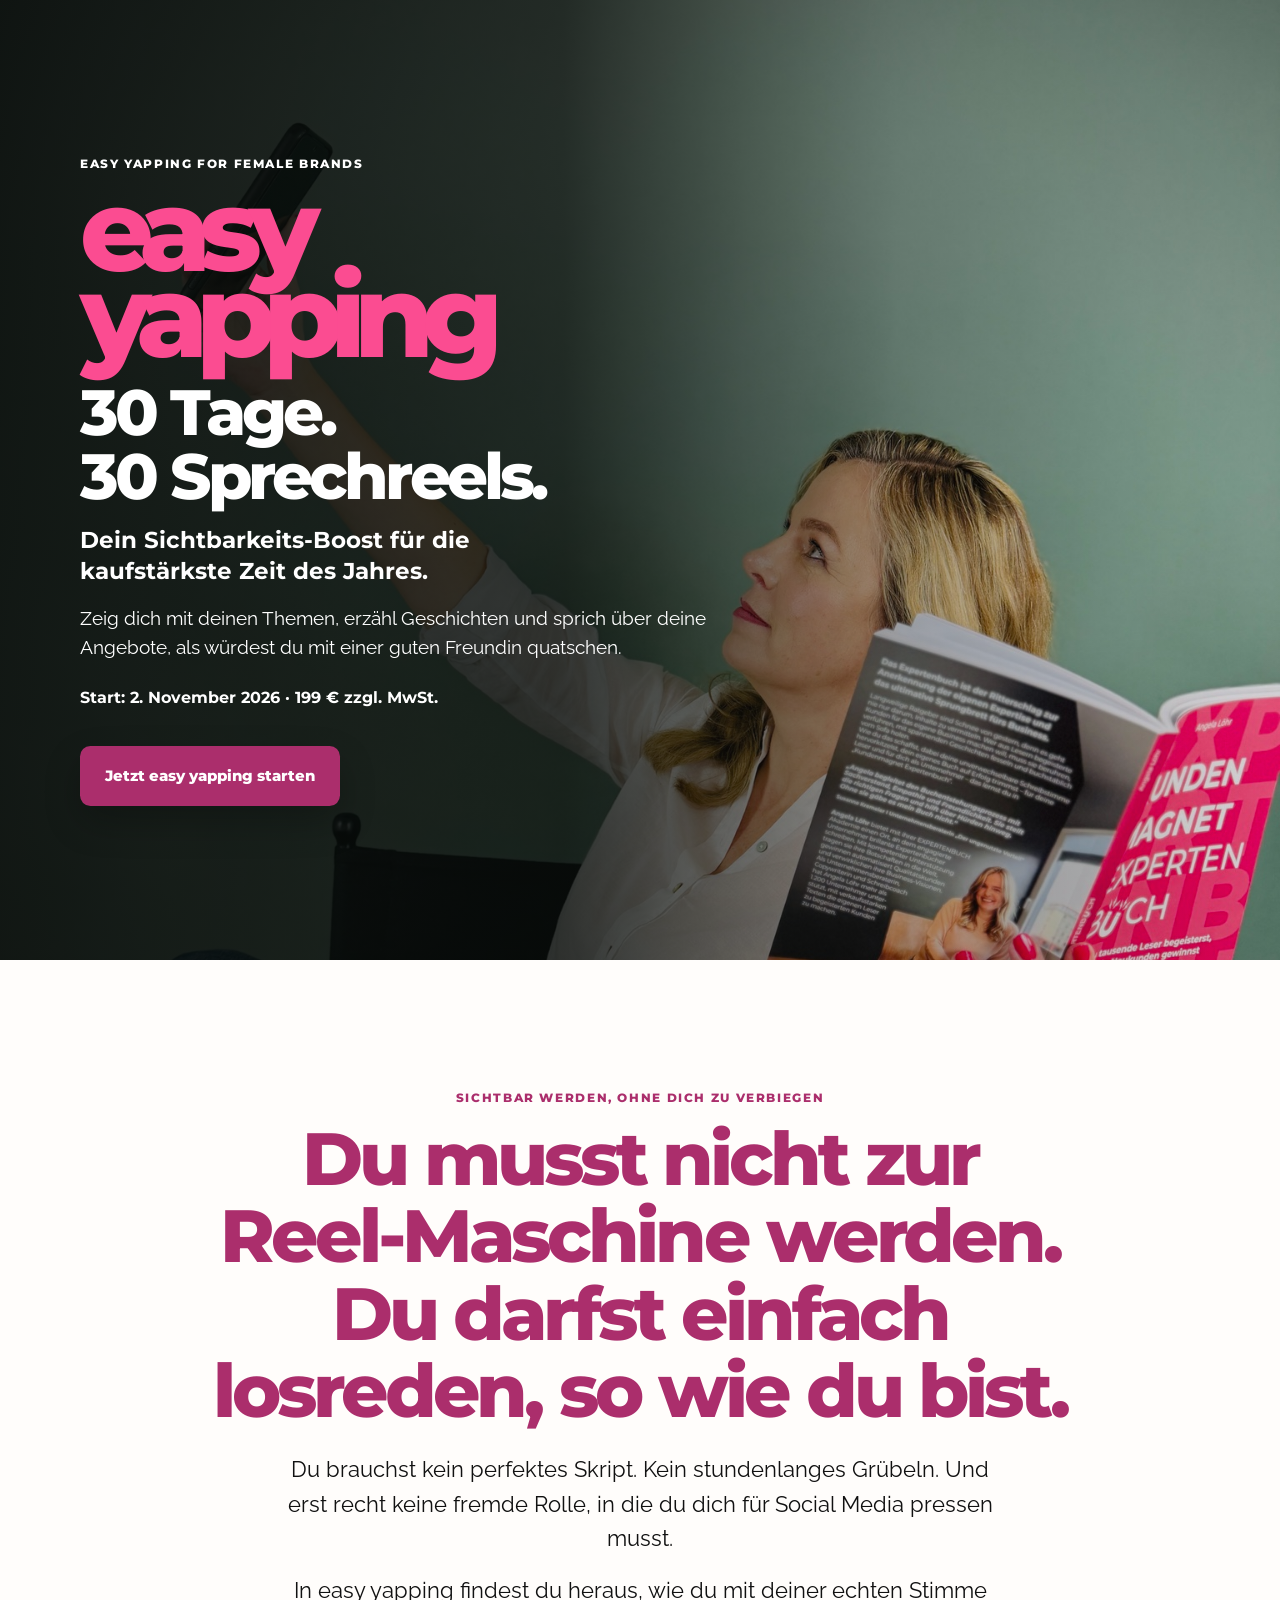
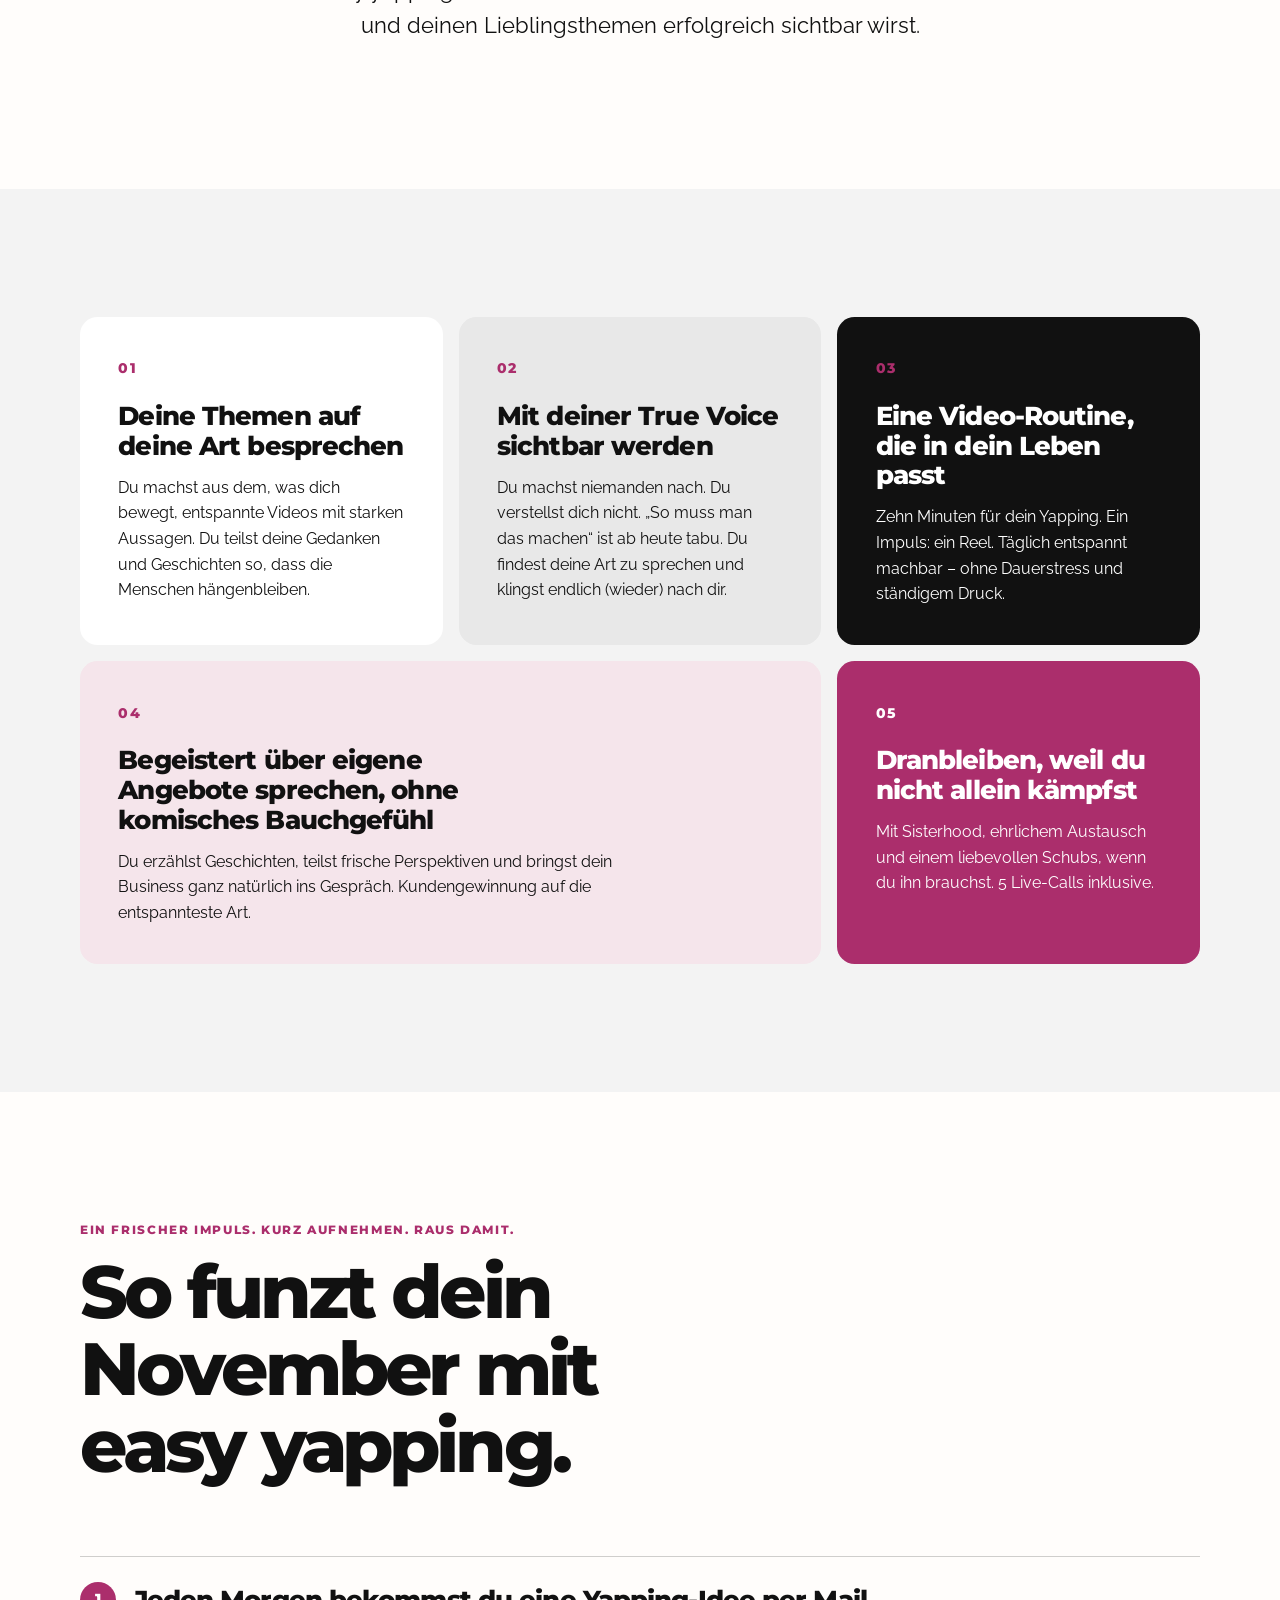
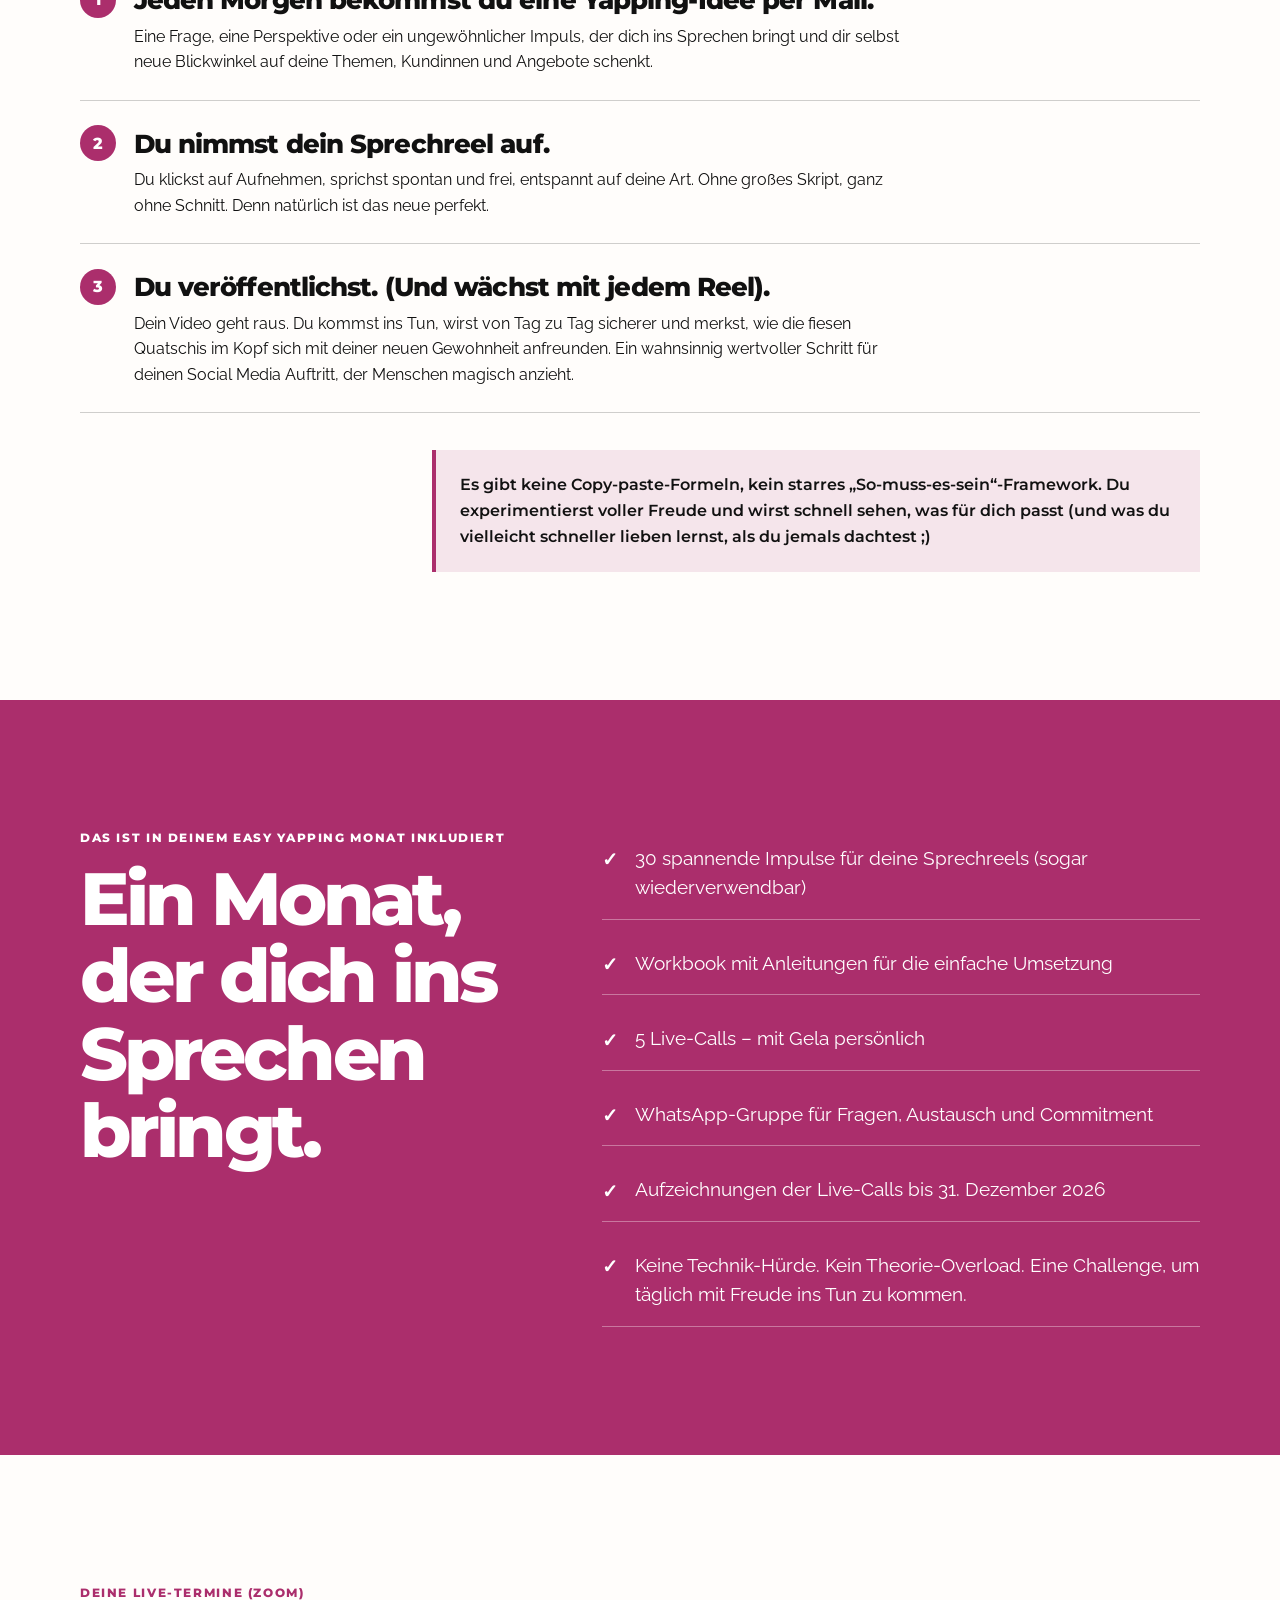
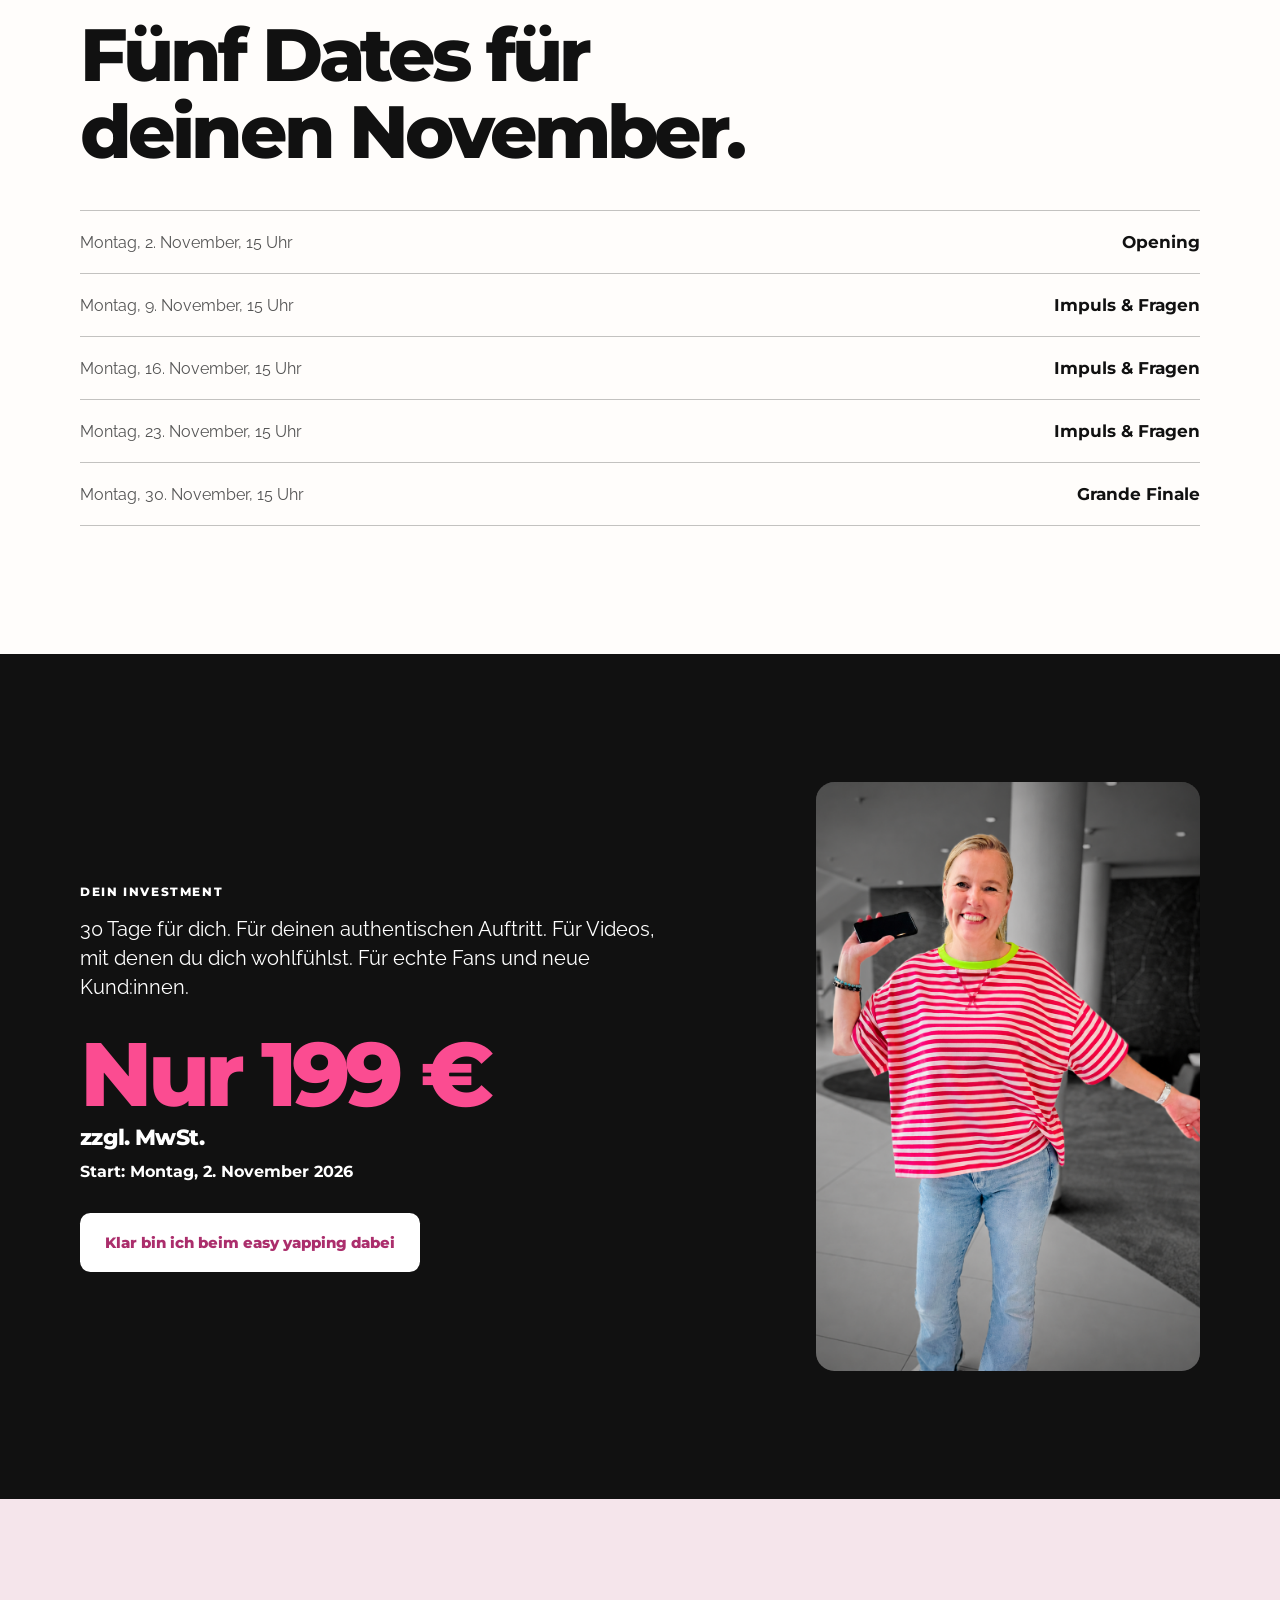
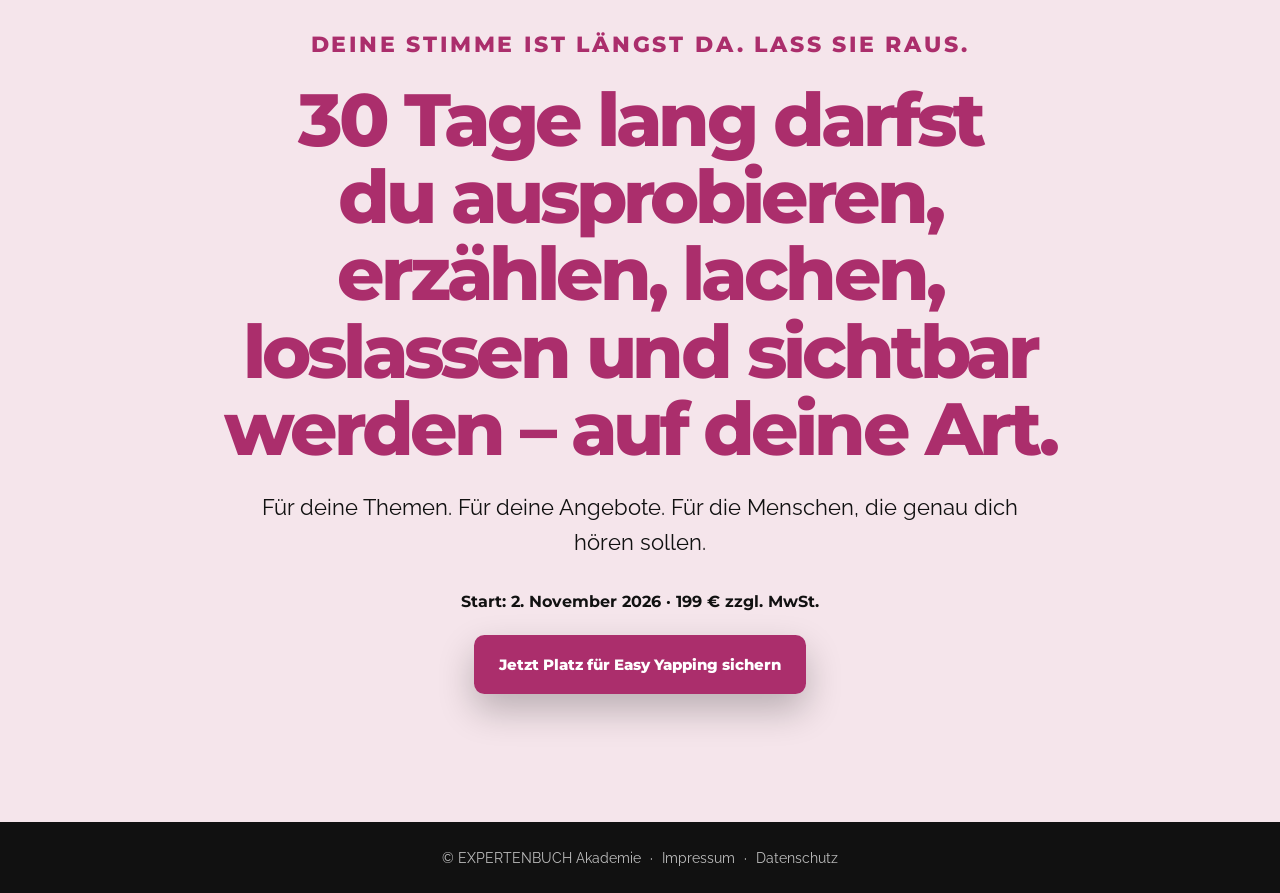
==== commit 7cae7e3c: "Add selective color investment image" ====
--- a/index.html
+++ b/index.html
@@ -142,7 +142,7 @@
             <a class="button button--light" href="https://www.digistore24.com/product/753163">Klar bin ich beim easy yapping dabei</a>
           </div>
           <figure class="offer__media">
-            <img src="assets/images/gela-easy-yapping-header.jpg" alt="Angela Löhr sitzt mit Buch und Smartphone in einem Regiestuhl.">
+            <img src="assets/images/gela-easy-yapping-investment-selective-color.png" alt="Angela Löhr lächelt mit Smartphone in der Hand vor einem schwarz-weißen Hintergrund.">
           </figure>
         </div>
       </section>
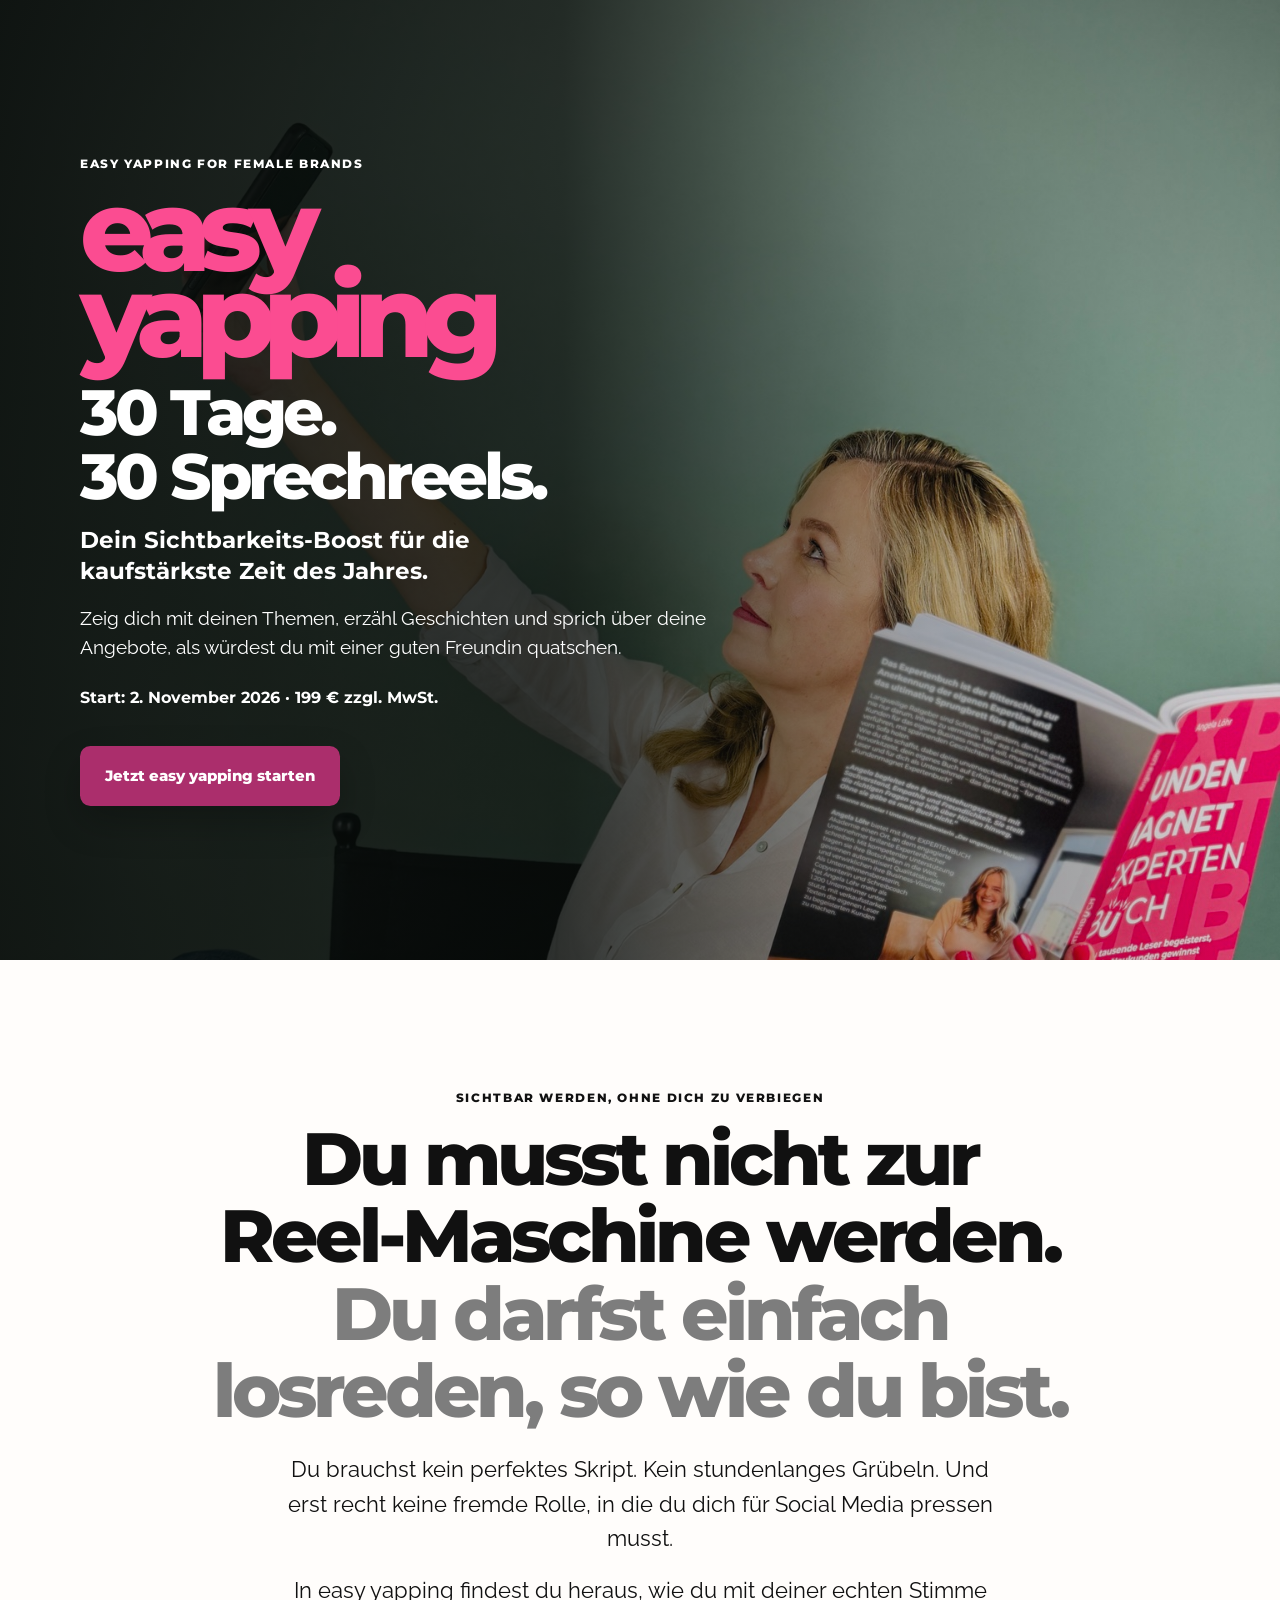
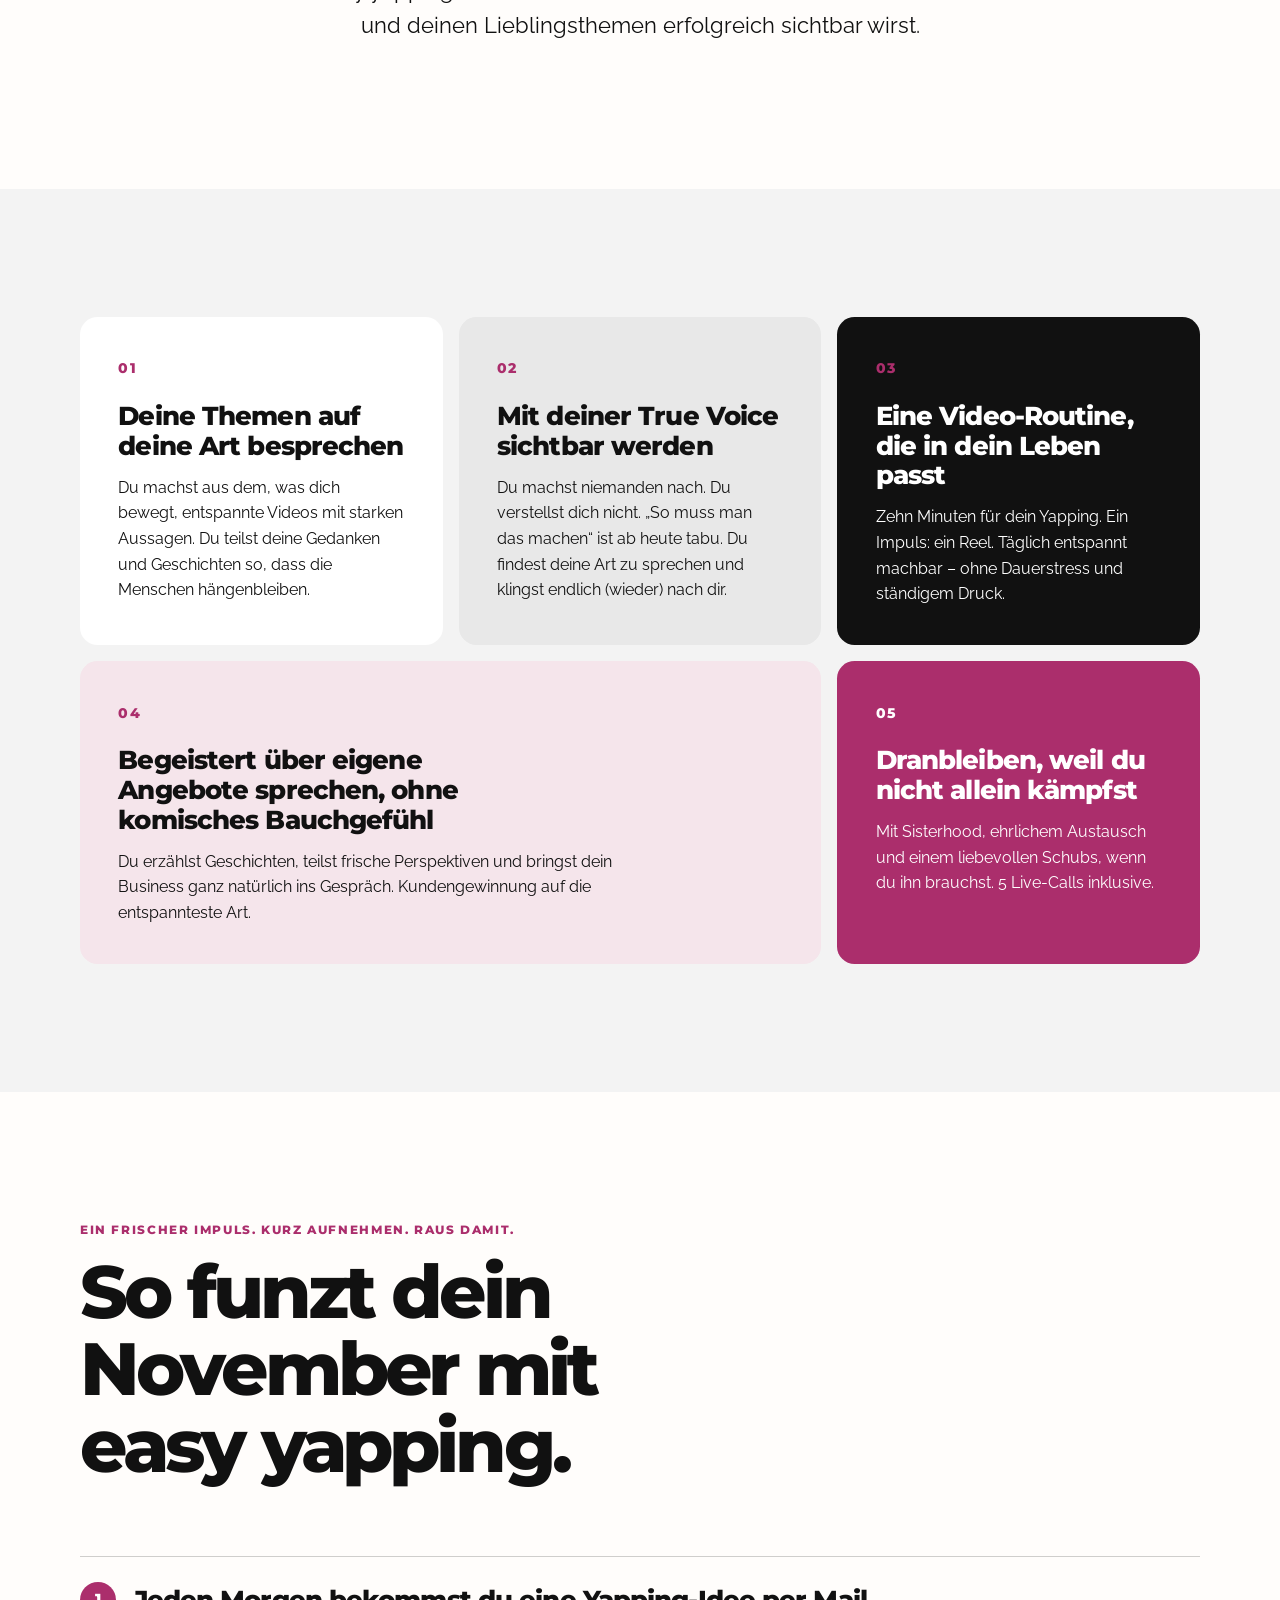
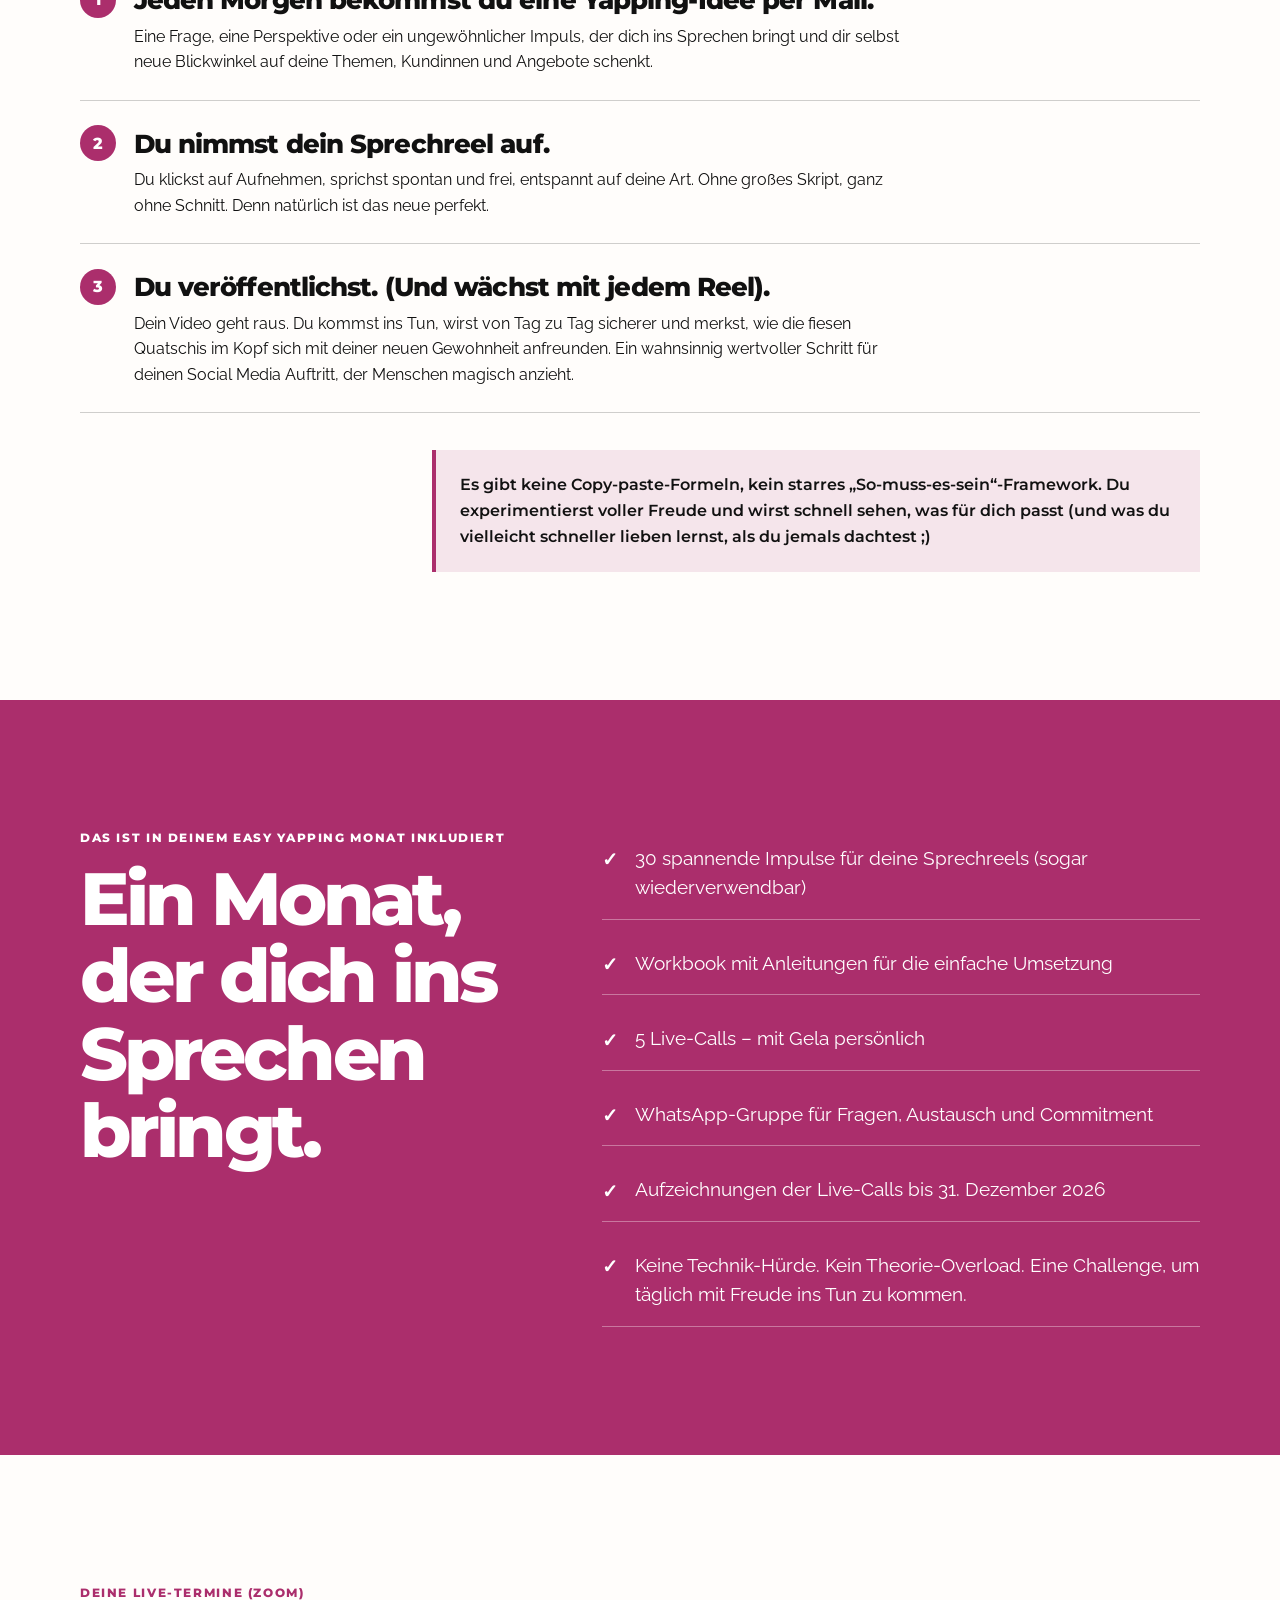
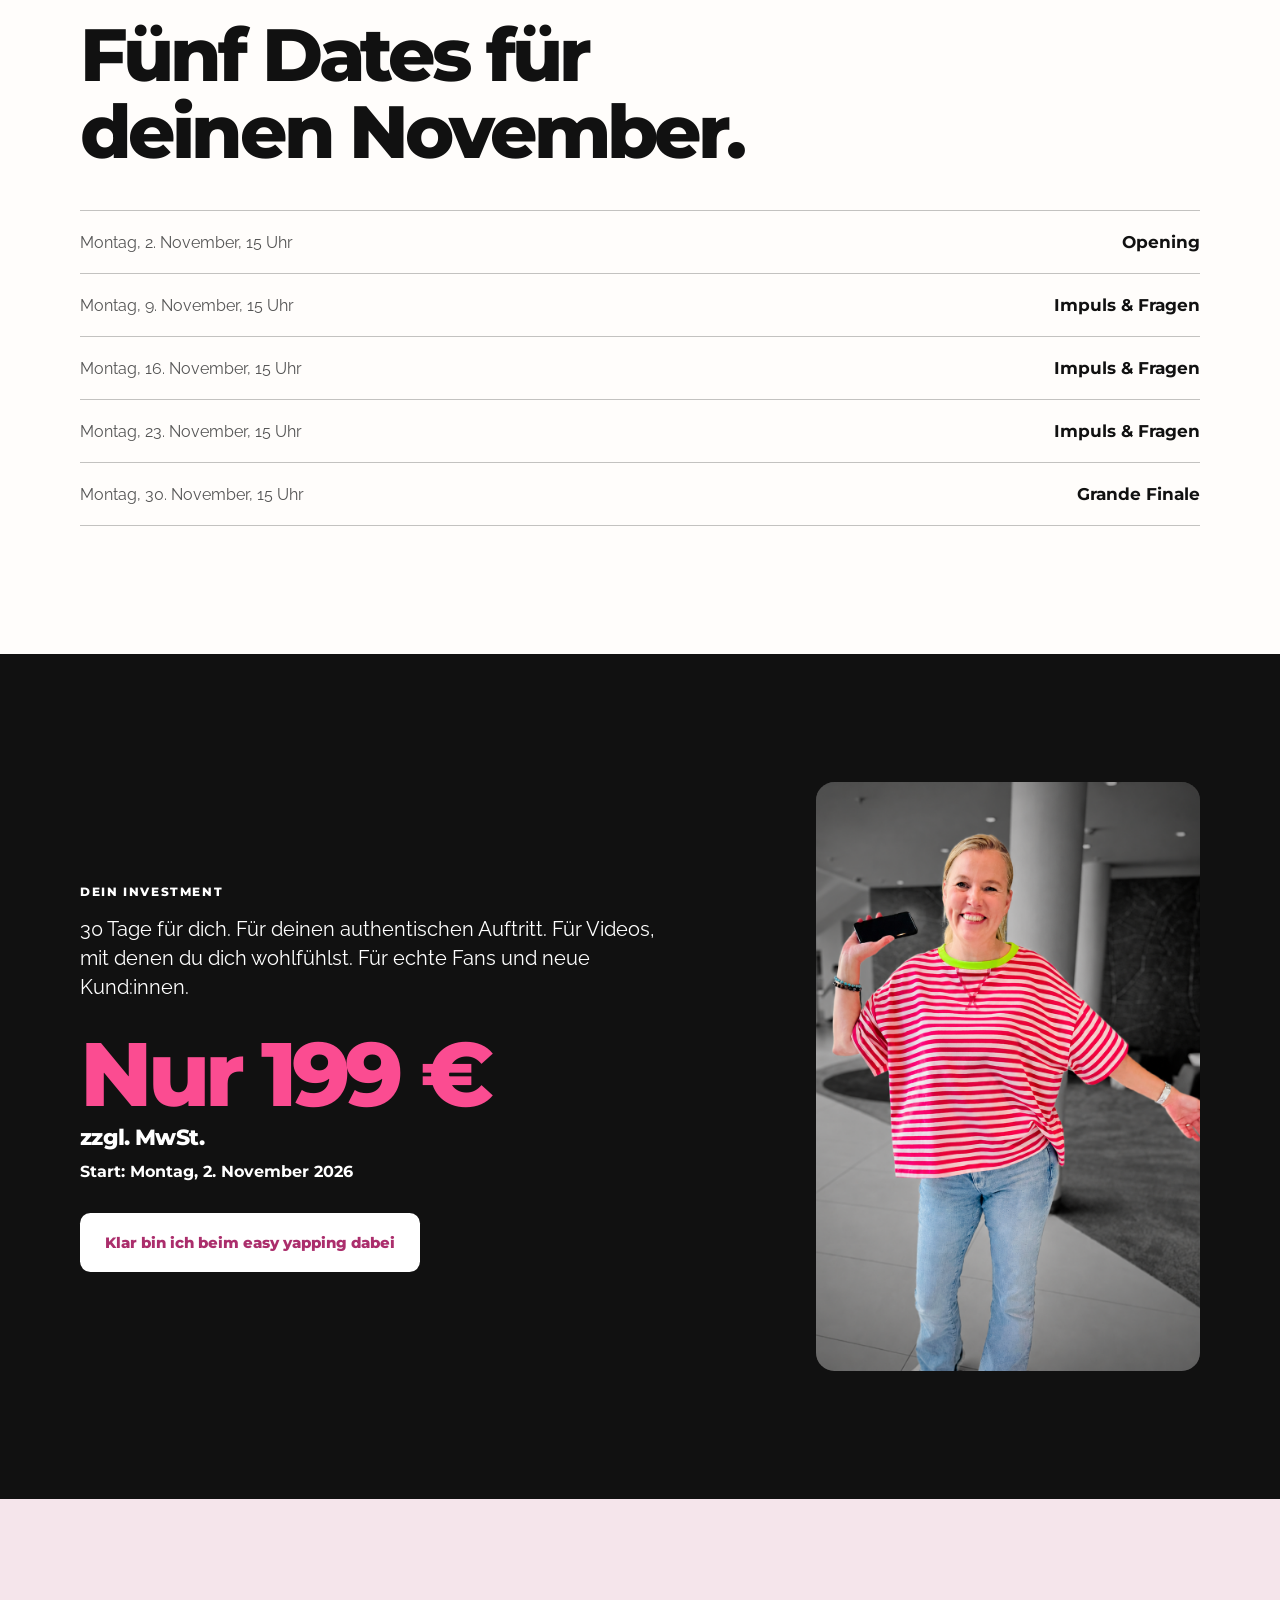
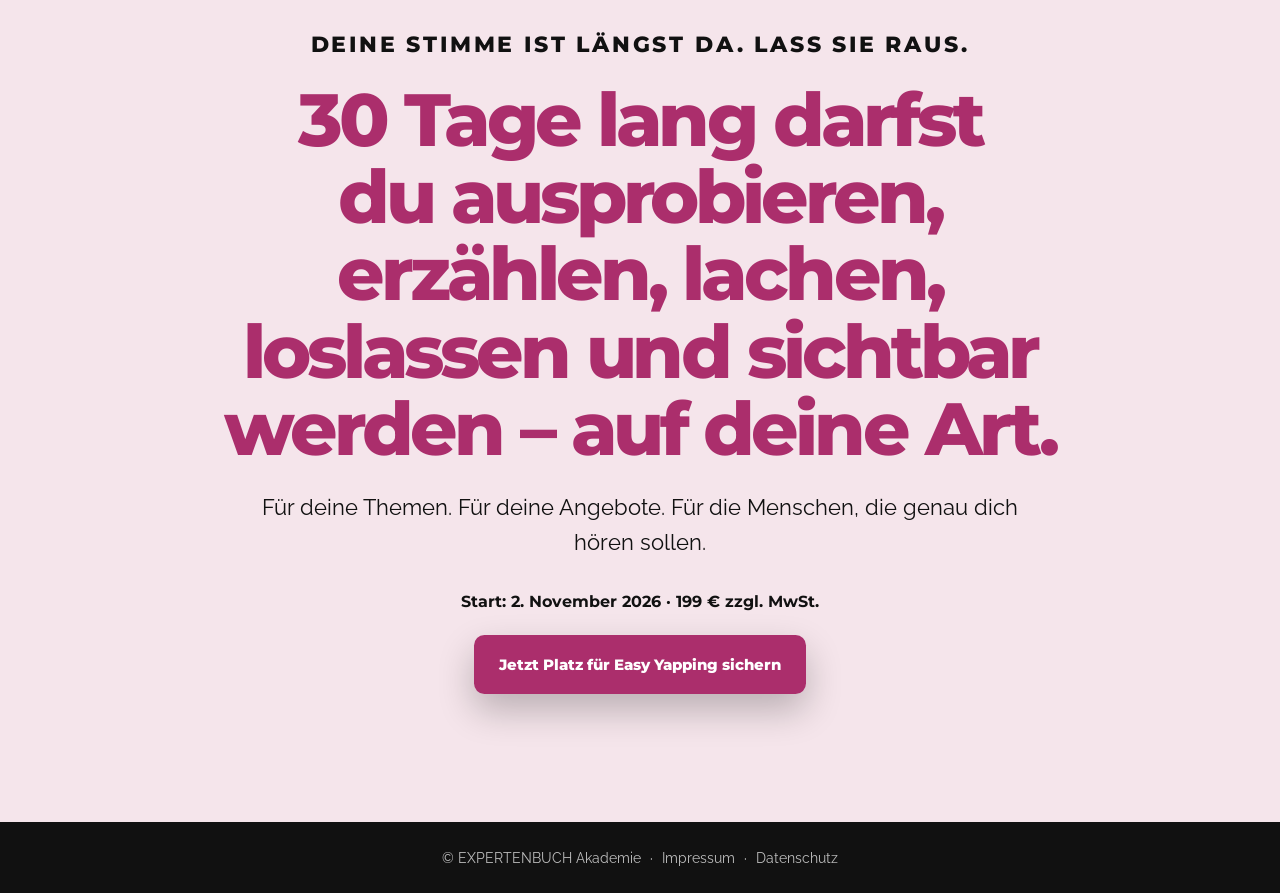
==== commit 4fe99096: "Refine intro and closing text colors" ====
--- a/index.html
+++ b/index.html
@@ -29,8 +29,8 @@
 
       <section class="section section--intro" aria-labelledby="intro-title">
         <div class="container intro">
-          <p class="eyebrow eyebrow--pink">Sichtbar werden, ohne dich zu verbiegen</p>
-          <h2 id="intro-title">Du musst nicht zur Reel-Maschine werden. Du darfst einfach losreden, so wie du bist.</h2>
+          <p class="eyebrow eyebrow--black">Sichtbar werden, ohne dich zu verbiegen</p>
+          <h2 id="intro-title"><span>Du musst nicht zur Reel-Maschine werden.</span><span>Du darfst einfach losreden, so wie du bist.</span></h2>
           <p class="lead">Du brauchst kein perfektes Skript. Kein stundenlanges Grübeln. Und erst recht keine fremde Rolle, in die du dich für Social Media pressen musst.</p>
           <p class="lead">In easy yapping findest du heraus, wie du mit deiner echten Stimme und deinen Lieblingsthemen erfolgreich sichtbar wirst.</p>
         </div>
@@ -149,7 +149,7 @@
 
       <section class="section section--closing" aria-labelledby="closing-title">
         <div class="container closing">
-          <p class="eyebrow eyebrow--pink">Deine Stimme ist längst da. Lass sie raus.</p>
+          <p class="eyebrow eyebrow--black">Deine Stimme ist längst da. Lass sie raus.</p>
           <h2 id="closing-title">30 Tage lang darfst du ausprobieren, erzählen, lachen, loslassen und sichtbar werden – auf deine Art.</h2>
           <p>Für deine Themen. Für deine Angebote. Für die Menschen, die genau dich hören sollen.</p>
           <p class="closing__date">Start: 2. November 2026 <span aria-hidden="true">·</span> 199 € zzgl. MwSt.</p>
--- a/assets/css/main.css
+++ b/assets/css/main.css
@@ -21,6 +21,7 @@
 .section { padding: clamp(4.75rem, 10vw, 8rem) 0; }
 .eyebrow { margin: 0 0 .8rem; color: inherit; font-family: var(--display); font-size: .78rem; font-weight: 800; letter-spacing: .13em; text-transform: uppercase; }
 .eyebrow--pink { color: var(--pink); }
+.eyebrow--black { color: var(--ink); }
 h1, h2, h3, p { margin-top: 0; }
 h2 { margin-bottom: 1.5rem; font-family: var(--display); font-size: clamp(2.2rem, 5.8vw, 4.7rem); font-weight: 800; letter-spacing: -.055em; line-height: 1.04; text-wrap: balance; }
 h3 { font-family: var(--display); font-size: clamp(1.25rem, 2vw, 1.6rem); font-weight: 800; letter-spacing: -.035em; line-height: 1.16; }
@@ -42,7 +43,9 @@
 
 .section--intro { background: var(--paper); }
 .intro { max-width: 860px; text-align: center; }
-.intro h2 { color: var(--pink); }
+.intro h2 { color: var(--ink); }
+.intro h2 span { display: block; }
+.intro h2 span + span { color: #7d7d7d; }
 .lead { max-width: 46rem; margin: 0 auto 1.1rem; font-size: clamp(1.1rem, 2.2vw, 1.35rem); }
 
 .section--benefits { background: var(--mist); }
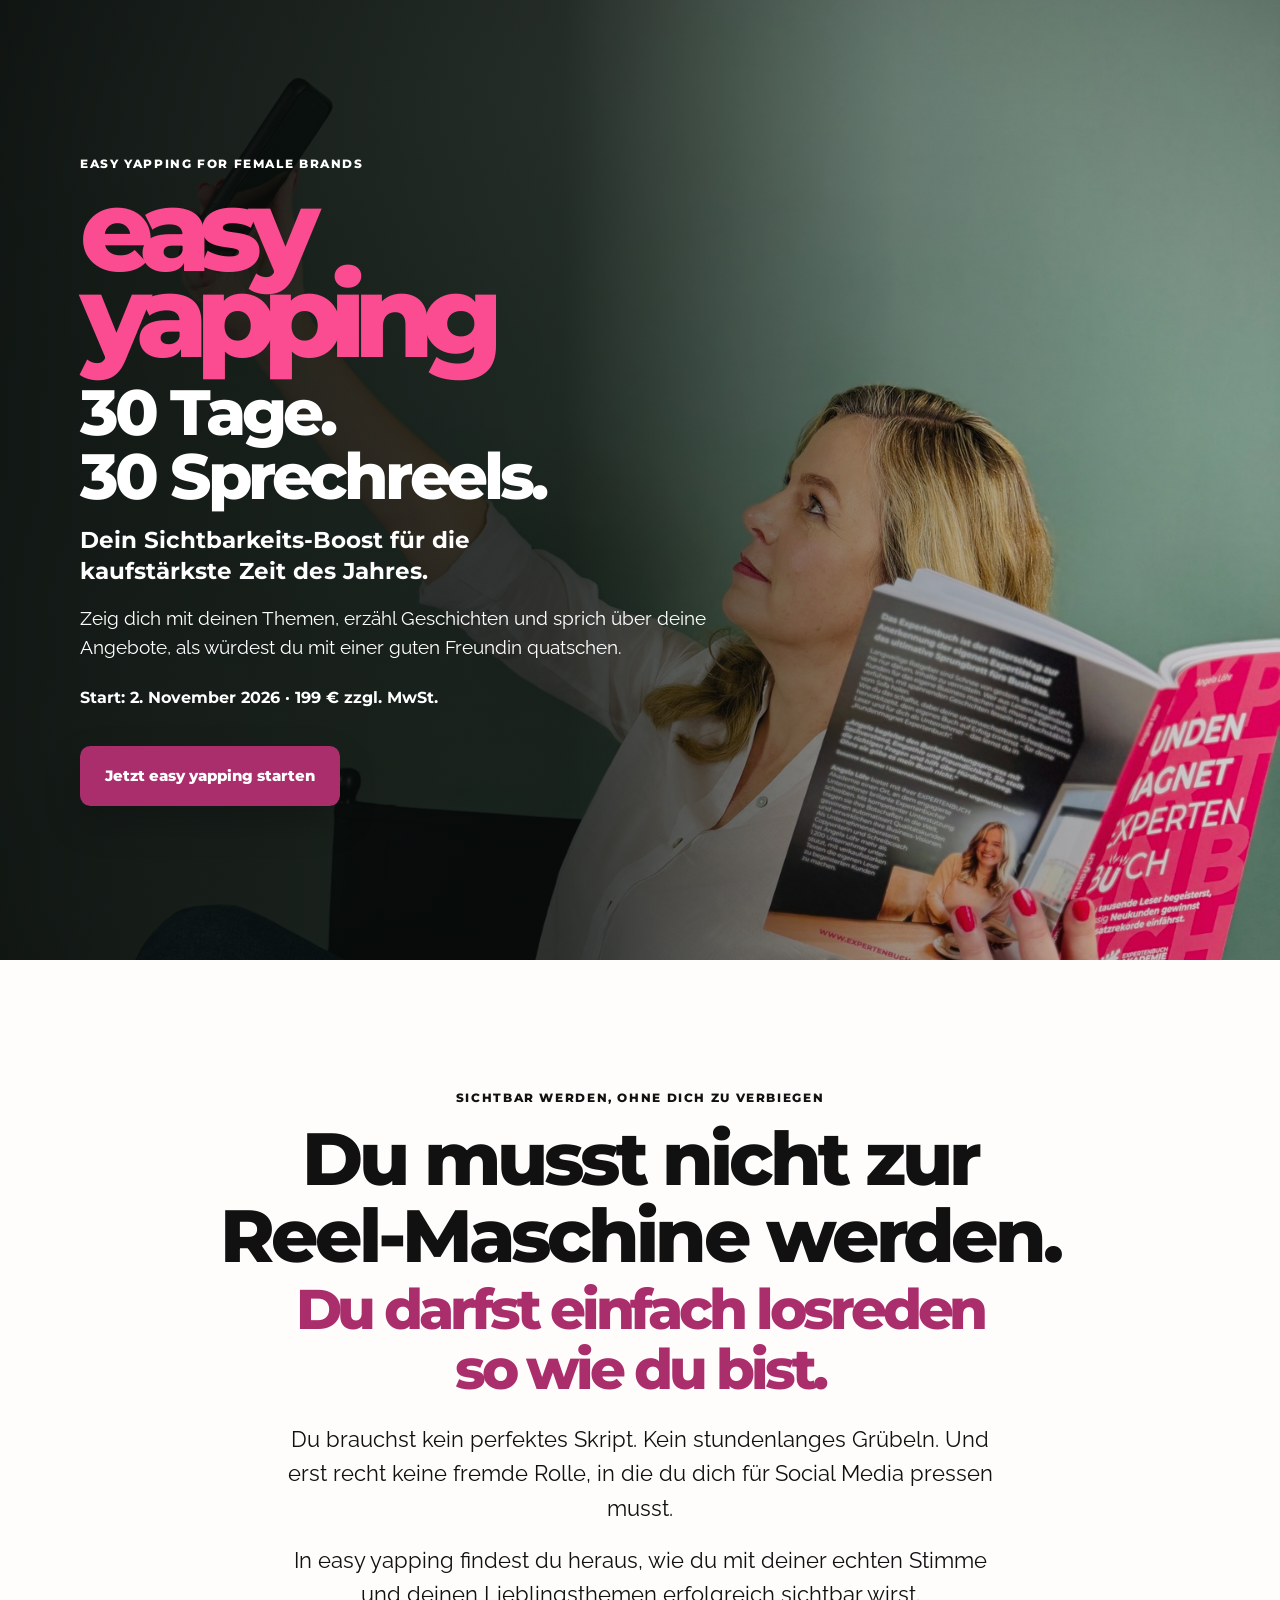
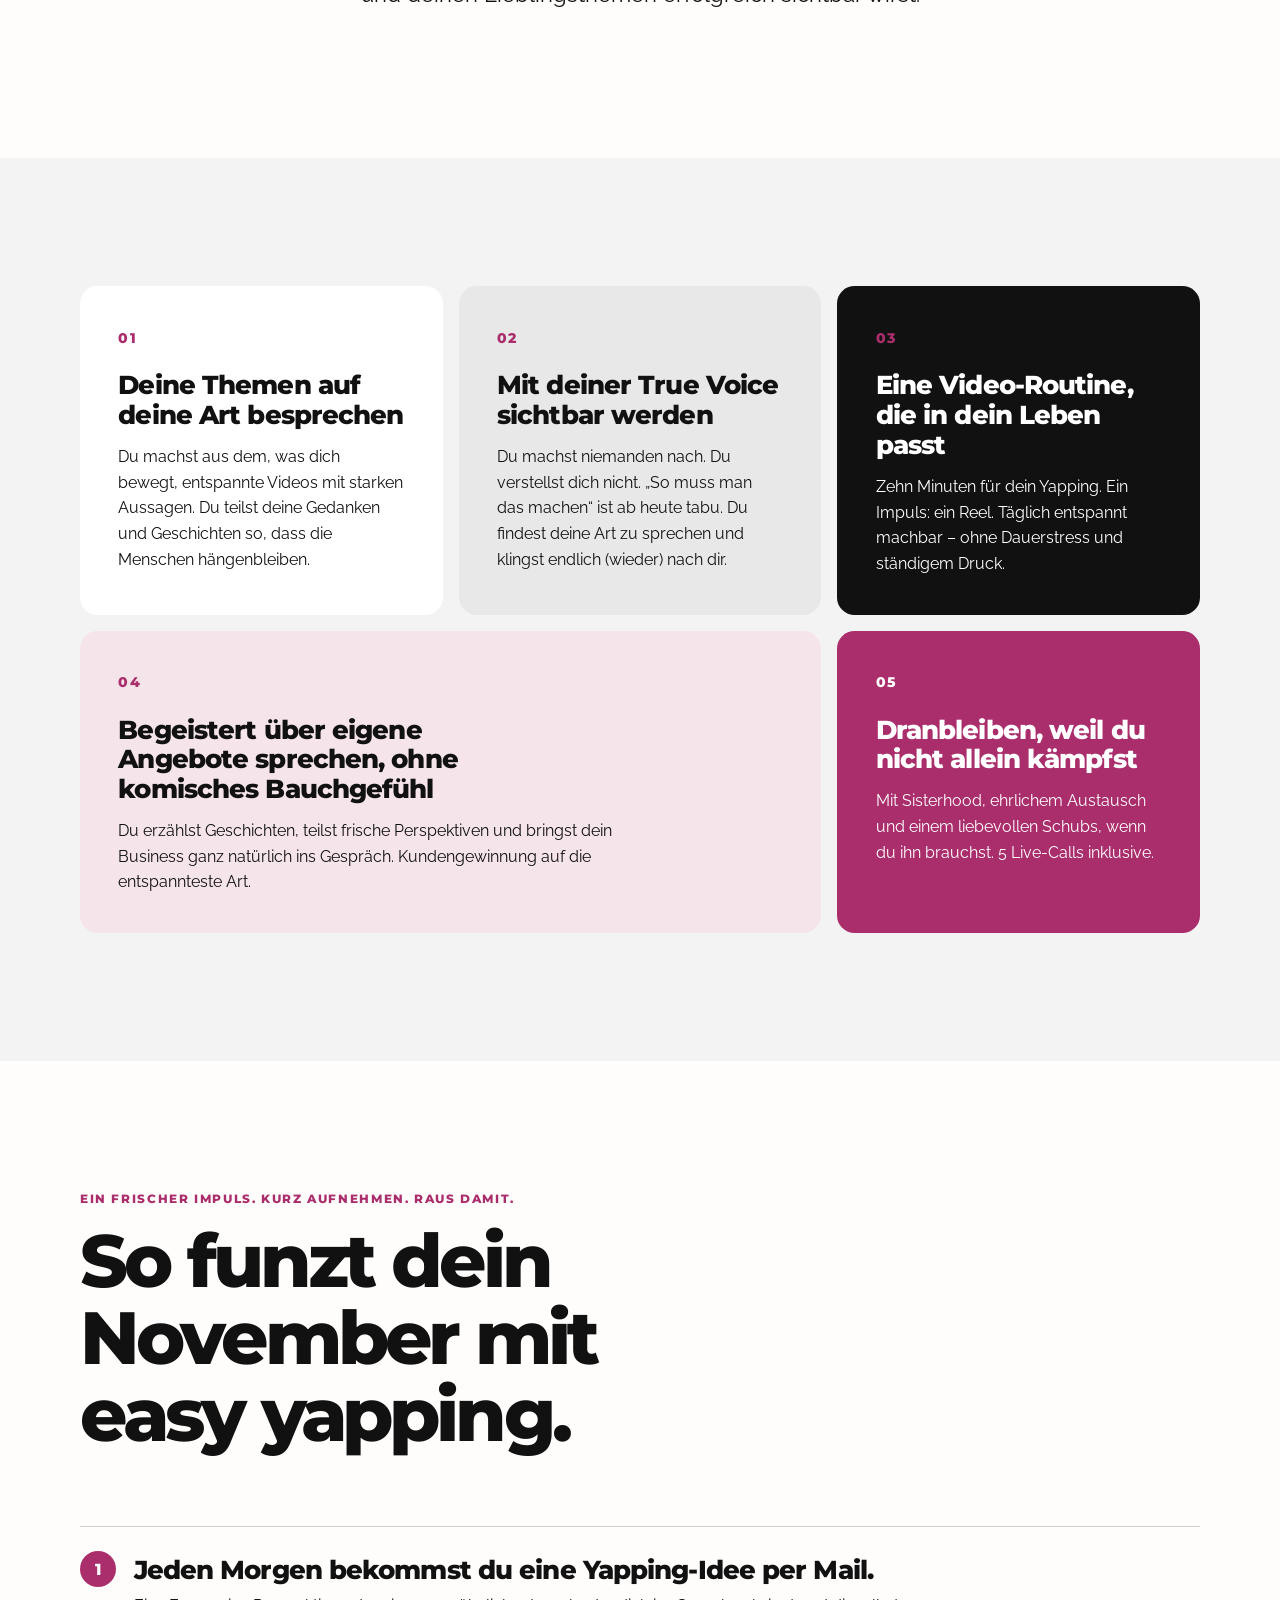
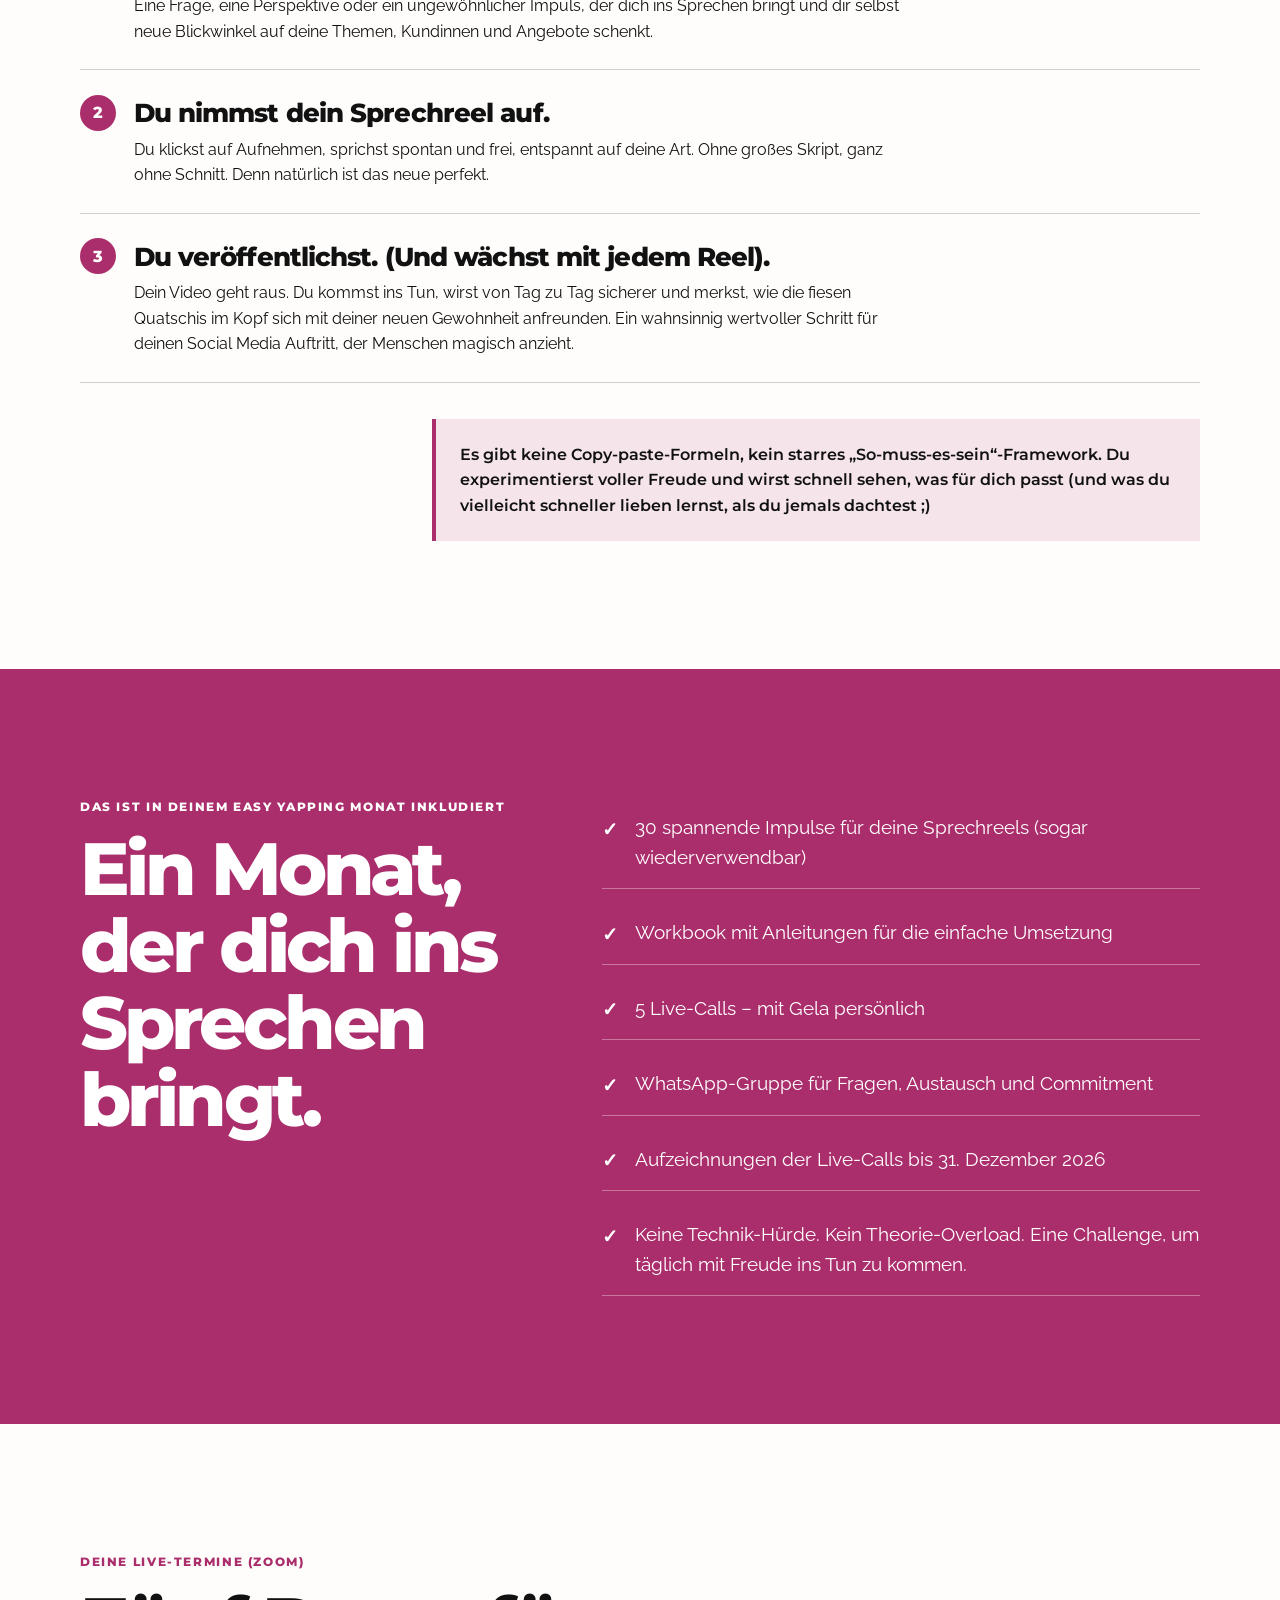
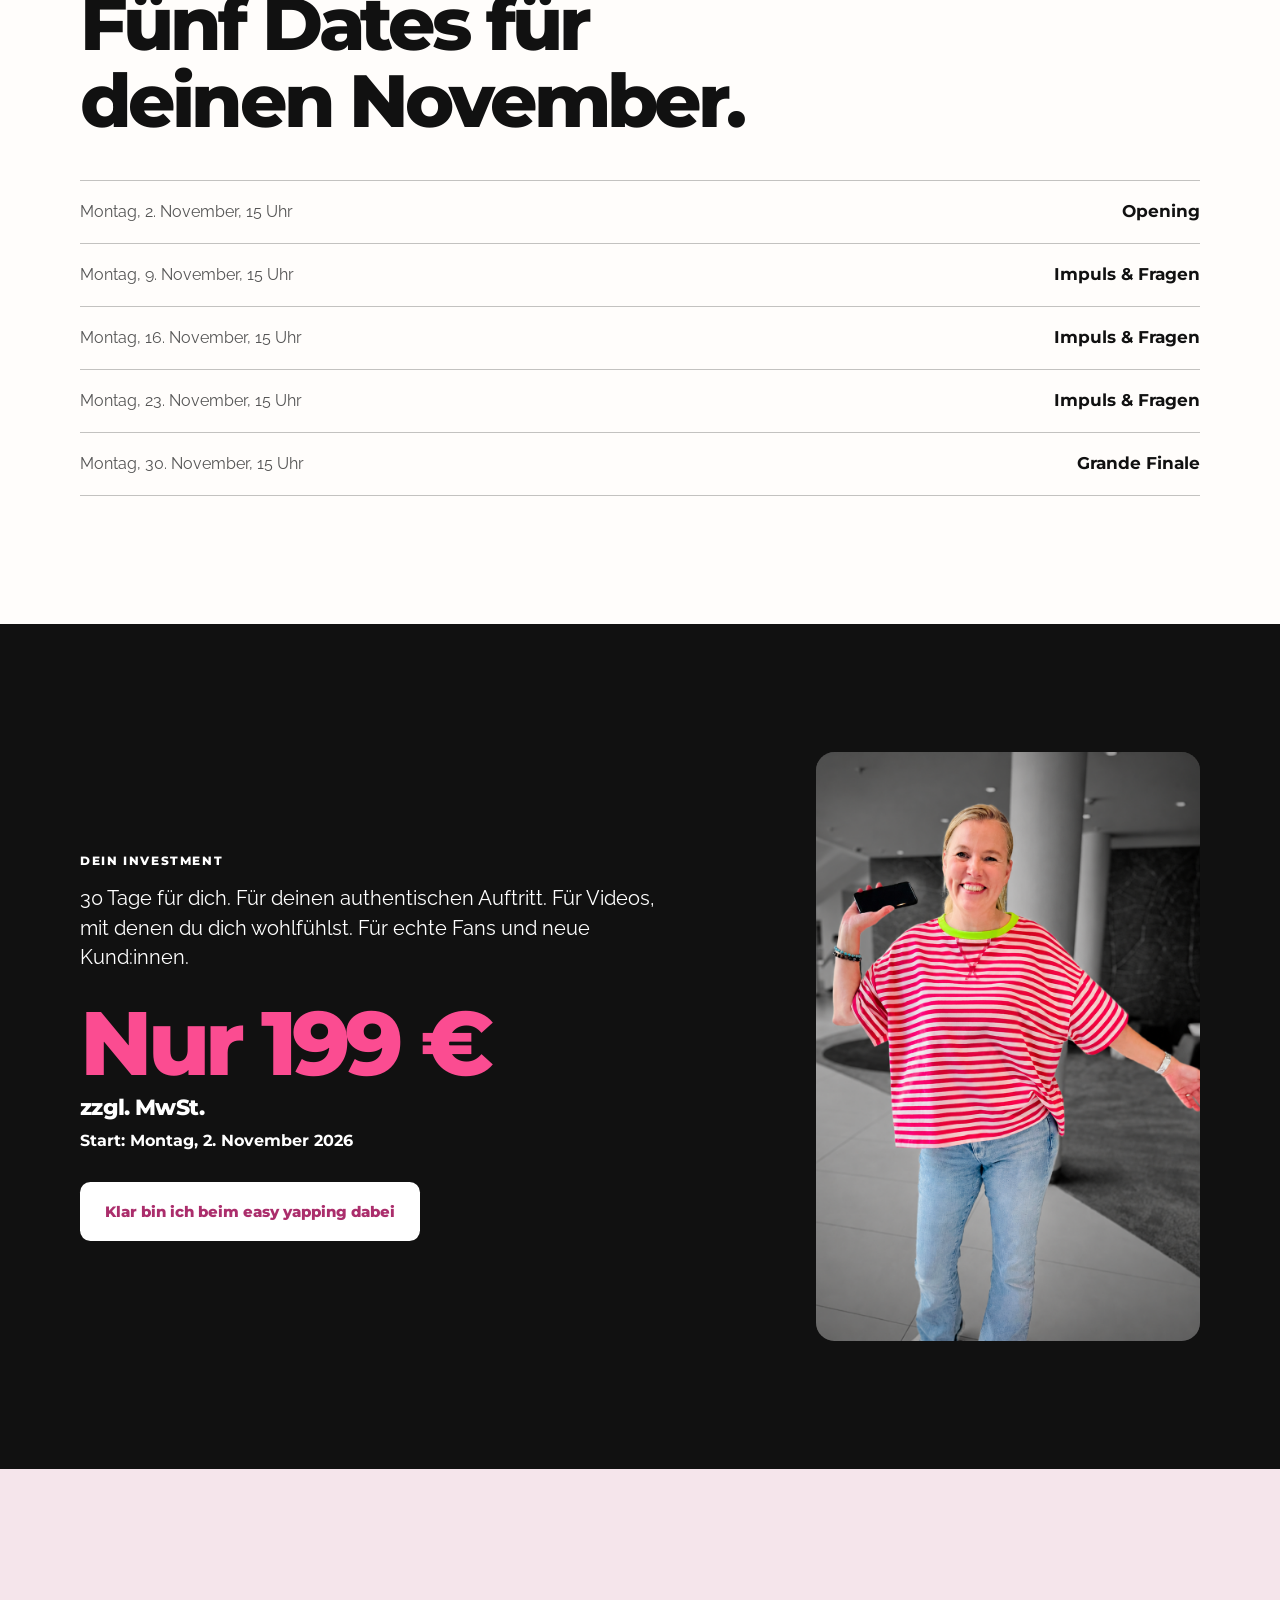
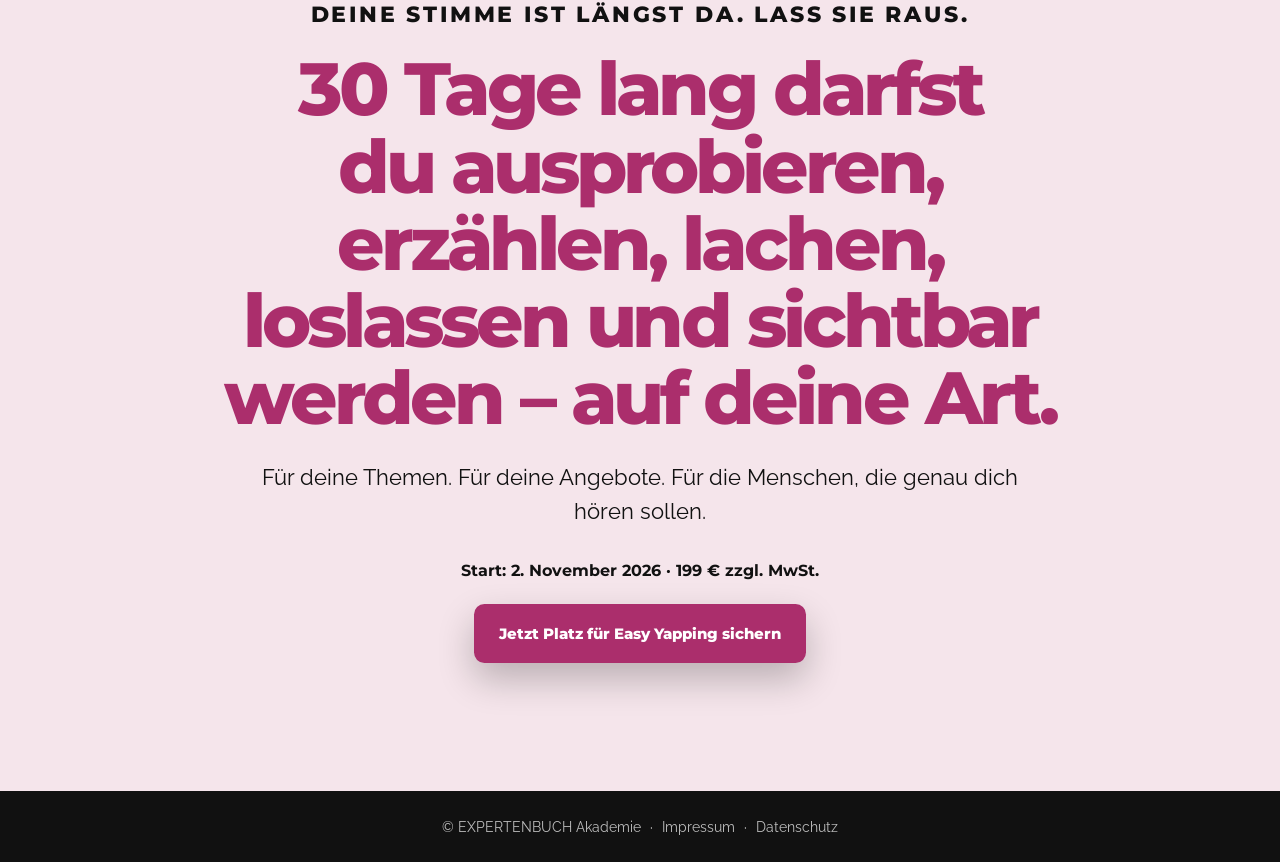
==== commit 44eb6f6f: "Refine intro accent and hero crop" ====
--- a/index.html
+++ b/index.html
@@ -30,7 +30,7 @@
       <section class="section section--intro" aria-labelledby="intro-title">
         <div class="container intro">
           <p class="eyebrow eyebrow--black">Sichtbar werden, ohne dich zu verbiegen</p>
-          <h2 id="intro-title"><span>Du musst nicht zur Reel-Maschine werden.</span><span>Du darfst einfach losreden, so wie du bist.</span></h2>
+          <h2 id="intro-title"><span>Du musst nicht zur Reel-Maschine werden.</span><span class="intro__accent"><span>Du darfst einfach losreden</span><span>so wie du bist.</span></span></h2>
           <p class="lead">Du brauchst kein perfektes Skript. Kein stundenlanges Grübeln. Und erst recht keine fremde Rolle, in die du dich für Social Media pressen musst.</p>
           <p class="lead">In easy yapping findest du heraus, wie du mit deiner echten Stimme und deinen Lieblingsthemen erfolgreich sichtbar wirst.</p>
         </div>
--- a/assets/css/main.css
+++ b/assets/css/main.css
@@ -44,8 +44,9 @@
 .section--intro { background: var(--paper); }
 .intro { max-width: 860px; text-align: center; }
 .intro h2 { color: var(--ink); }
-.intro h2 span { display: block; }
-.intro h2 span + span { color: #7d7d7d; }
+.intro h2 > span { display: block; }
+.intro__accent { margin-top: .08em; color: var(--pink); font-size: clamp(2.35rem, 4.4vw, 3.55rem); line-height: 1.06; }
+.intro__accent span { display: block; white-space: nowrap; }
 .lead { max-width: 46rem; margin: 0 auto 1.1rem; font-size: clamp(1.1rem, 2.2vw, 1.35rem); }
 
 .section--benefits { background: var(--mist); }
@@ -115,7 +116,7 @@
 }
 
 @media (min-width: 820px) {
-  .hero { background-position: 67% 25%; }
+  .hero { background-position: 67% 31%; }
   .hero h1 span { white-space: nowrap; }
   .benefit-grid { grid-template-columns: repeat(3, minmax(0, 1fr)); }
   .benefit-card:nth-child(1), .benefit-card:nth-child(2) { grid-column: span 1; }
@@ -132,4 +133,5 @@
   .hero__copy { padding-top: 2.5rem; }
   .wordmark { font-size: clamp(3.6rem, 18vw, 5.2rem); }
   .hero h1 { max-width: 10ch; }
+  .intro__accent span { white-space: normal; }
 }
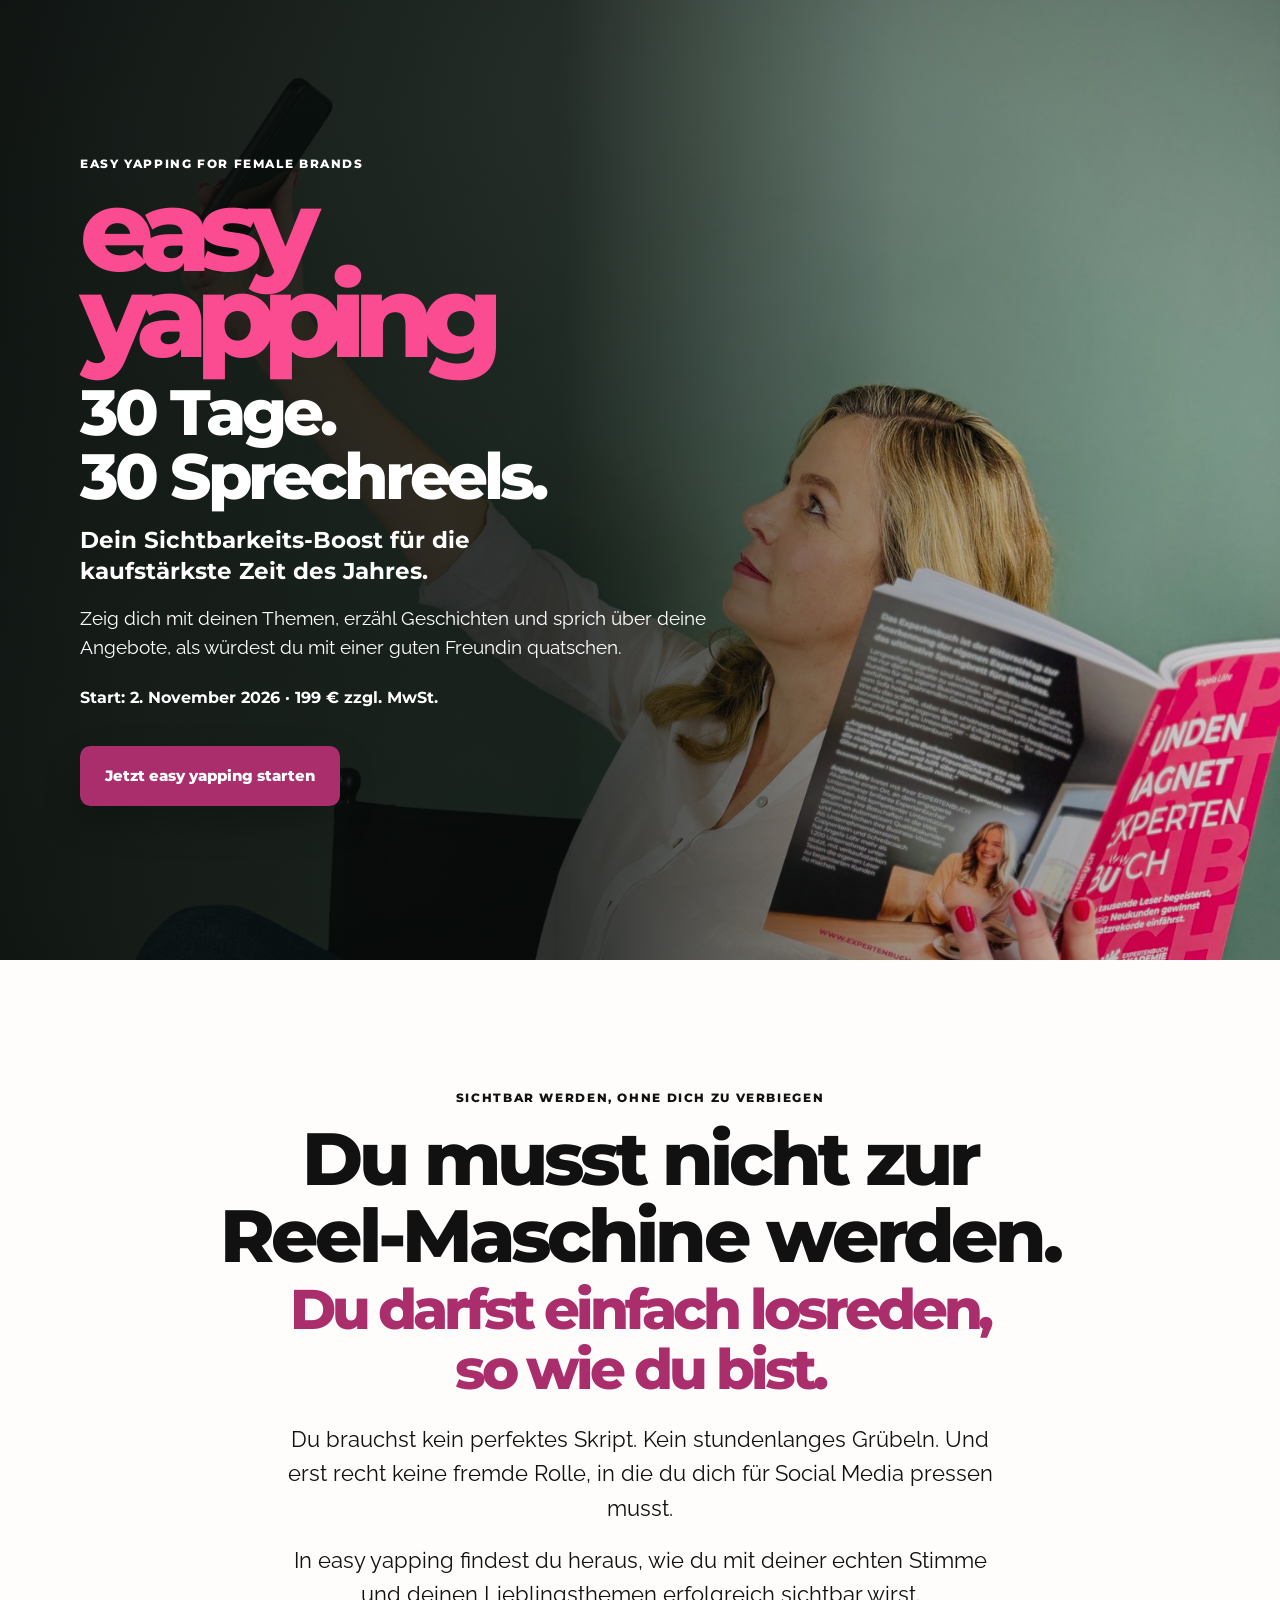
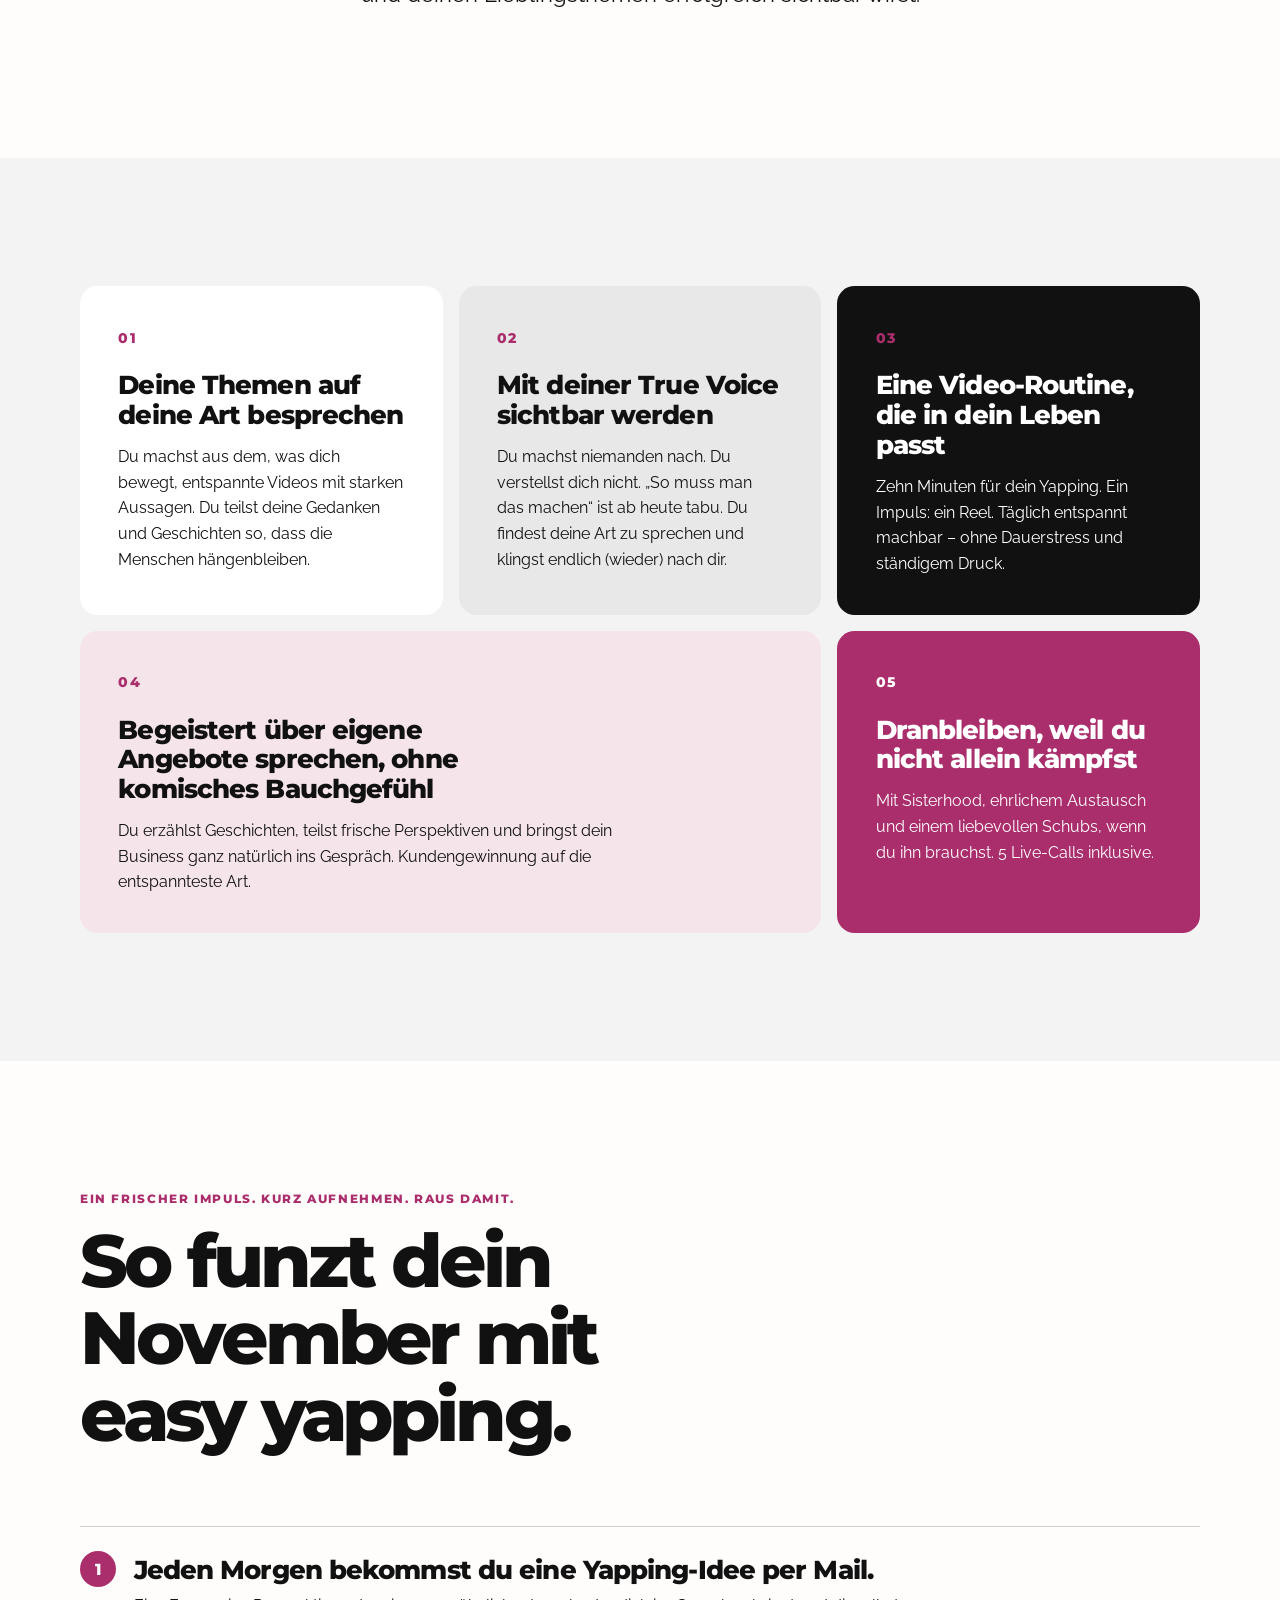
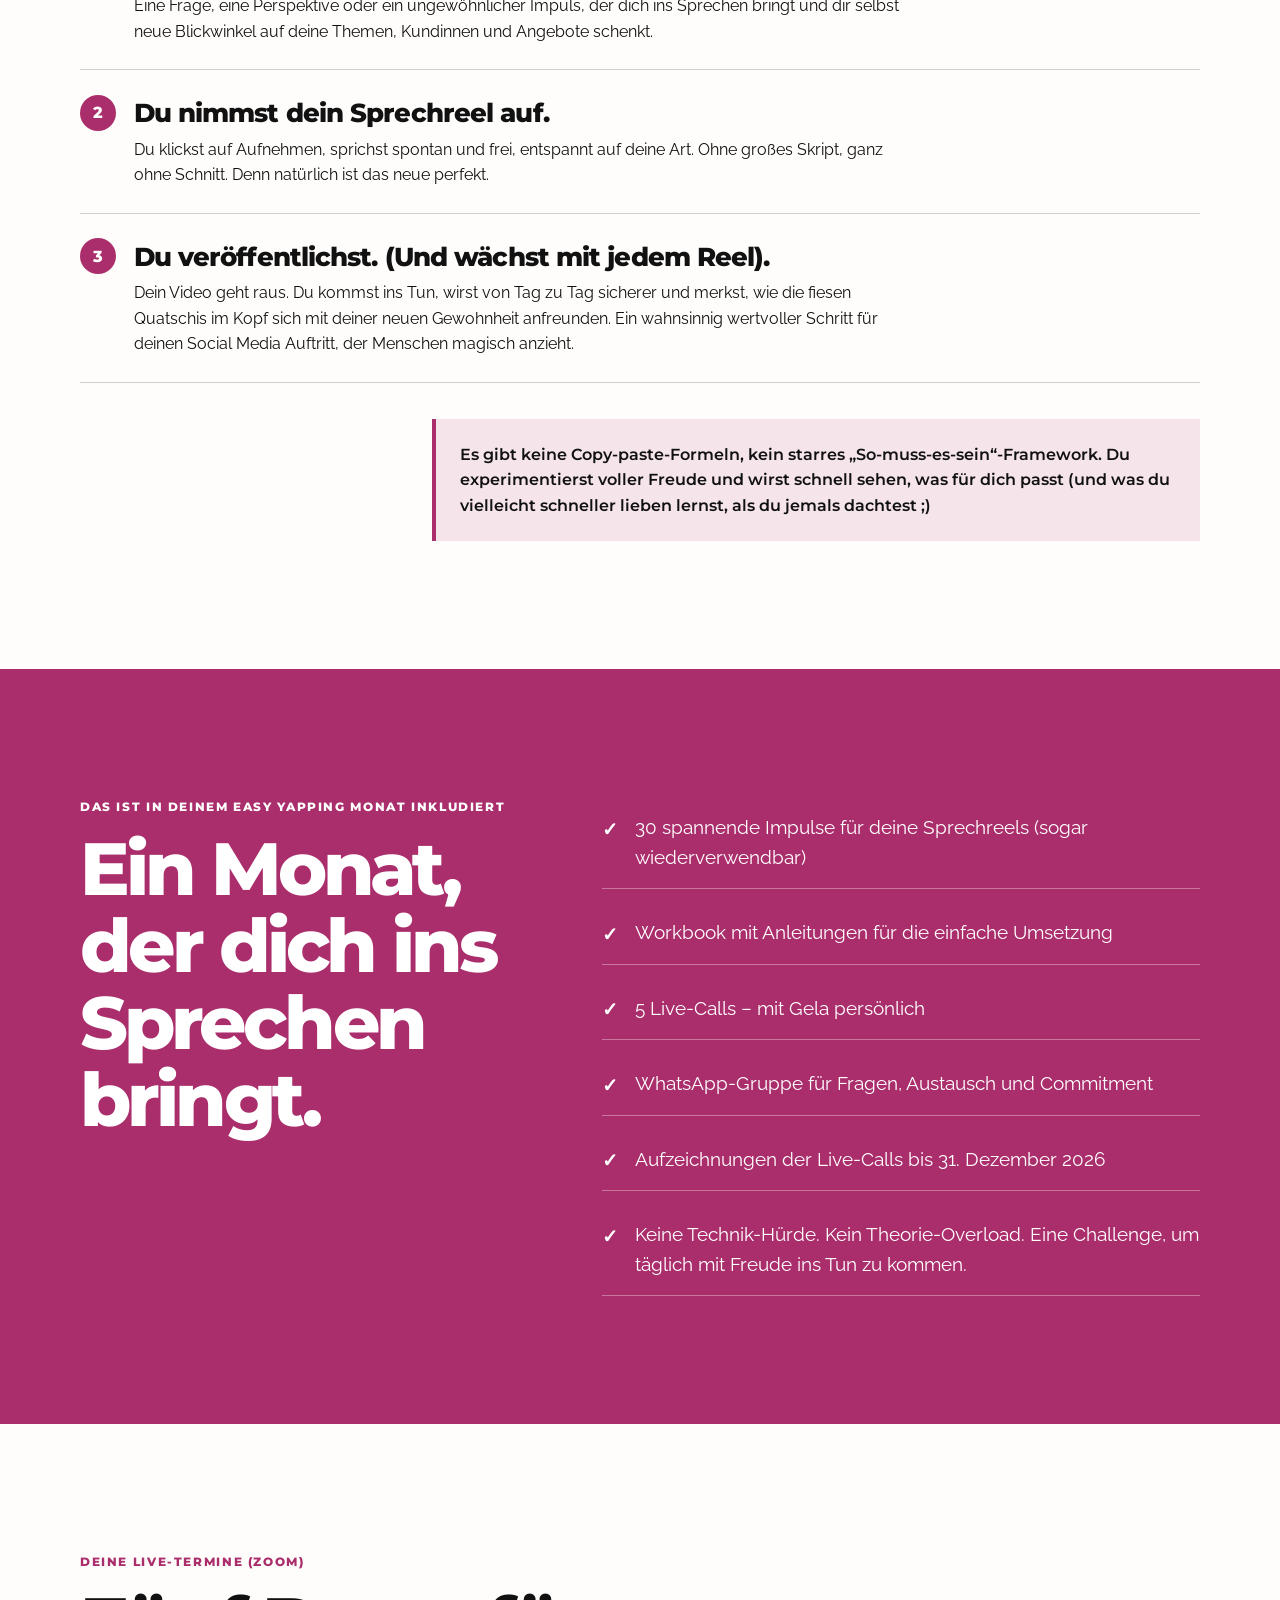
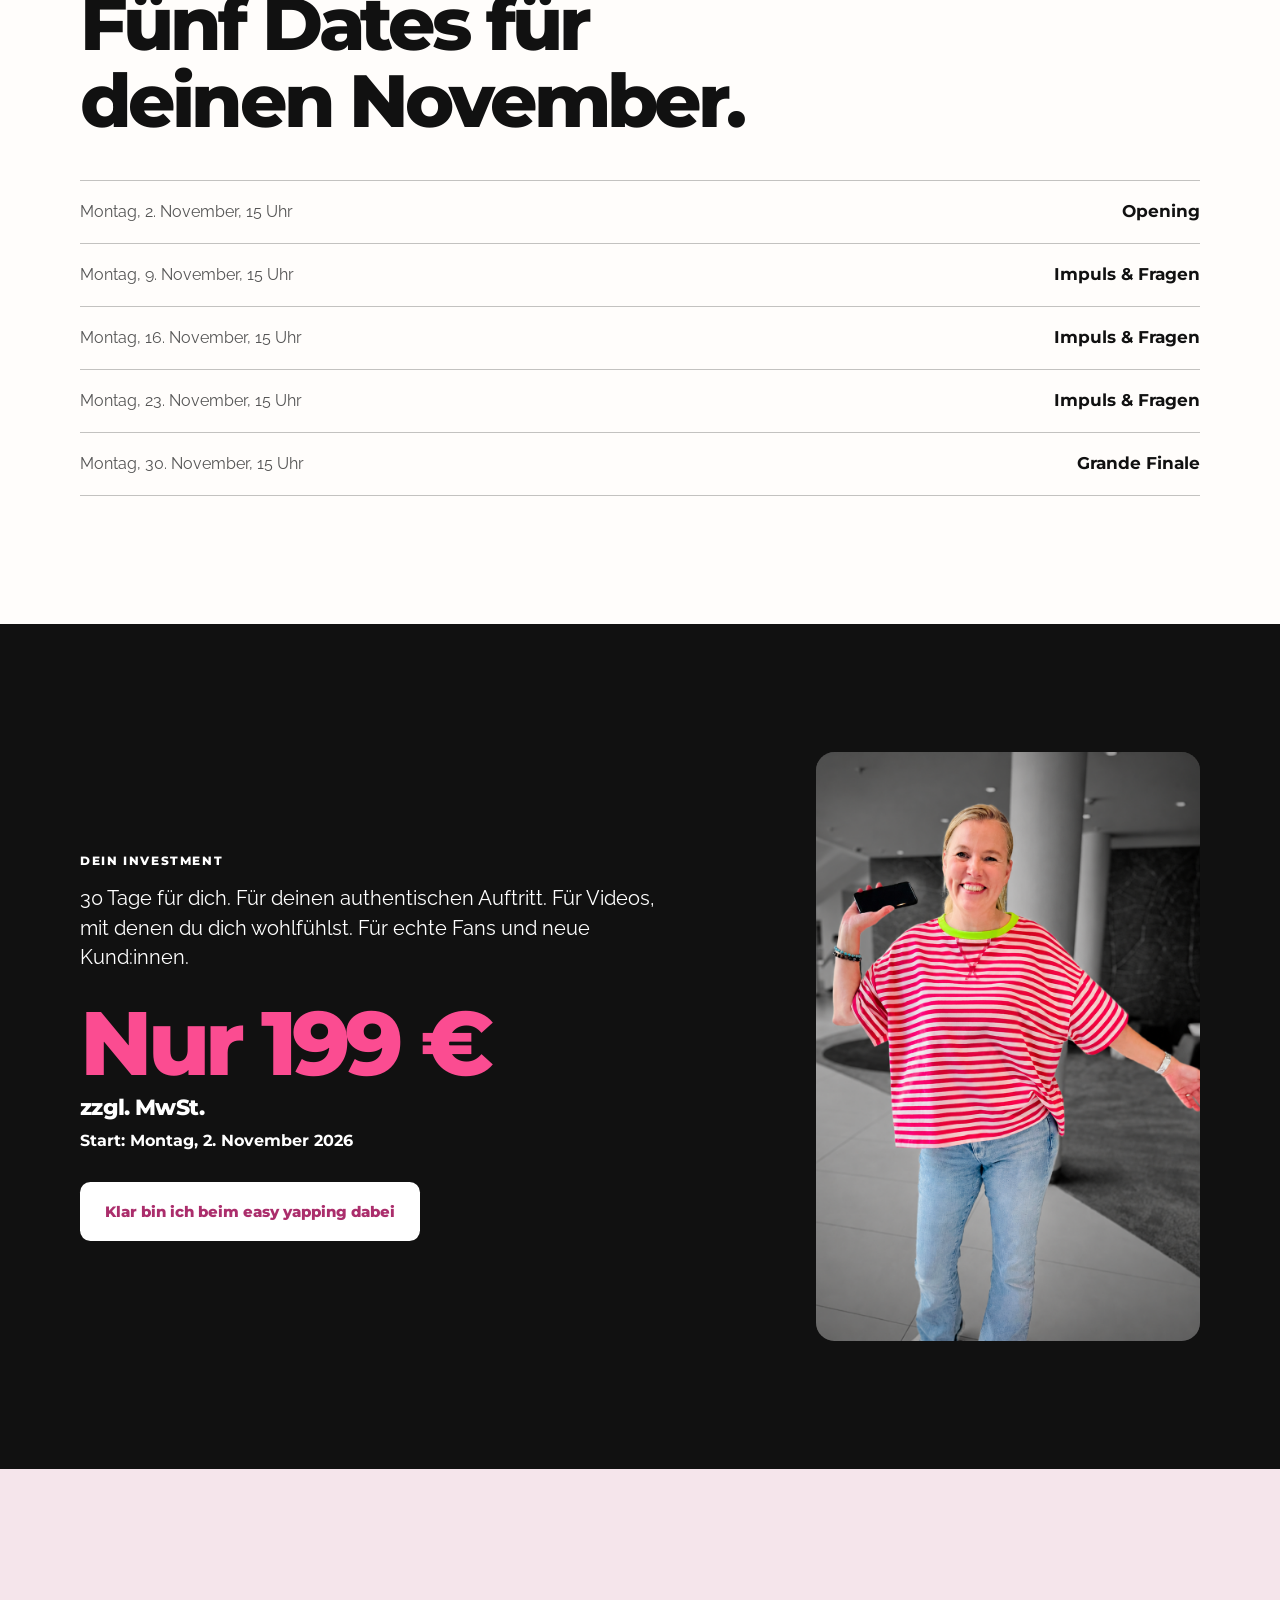
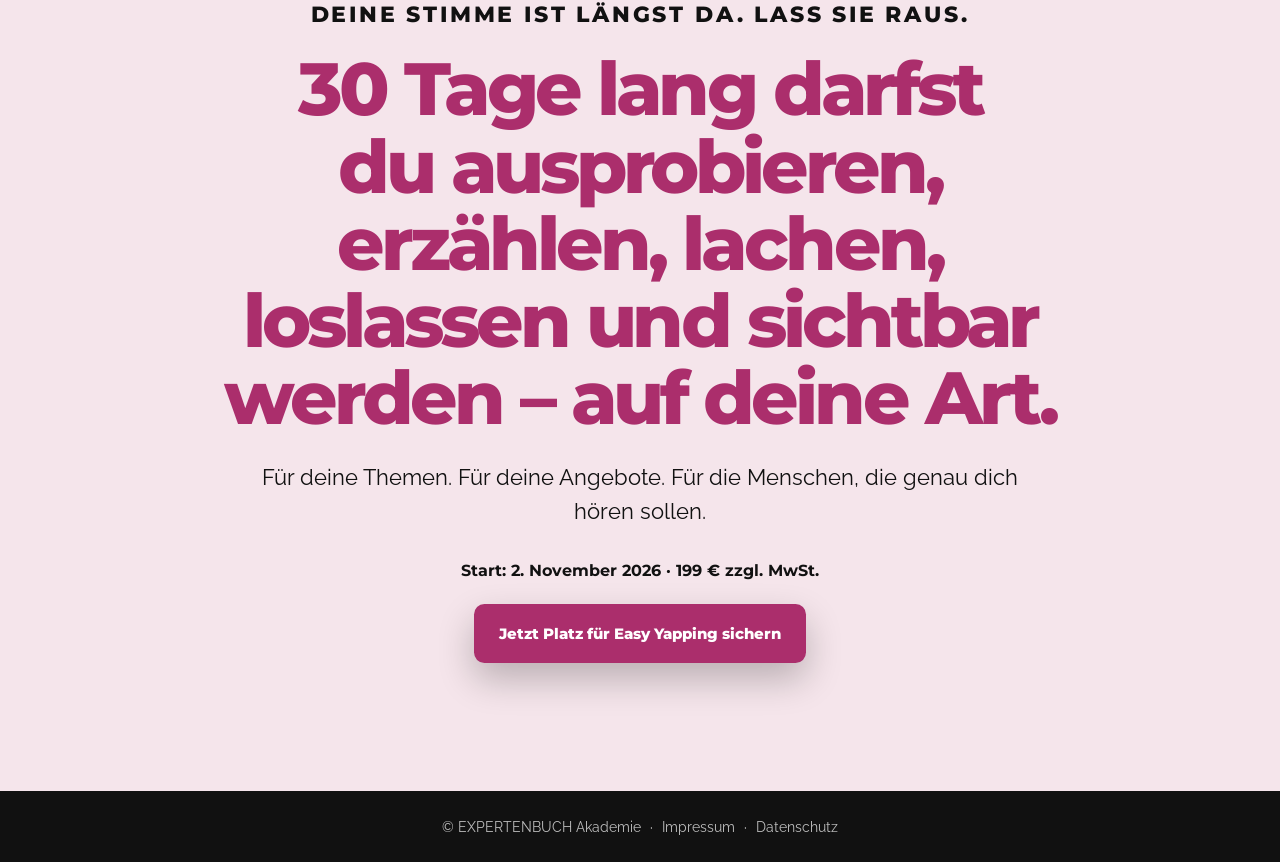
==== commit 6805381c: "Refine mobile layout and date lines" ====
--- a/index.html
+++ b/index.html
@@ -5,6 +5,22 @@
     <meta name="viewport" content="width=device-width, initial-scale=1">
     <meta name="description" content="Easy Yapping: 30 Tage, 30 Sprechreels. Dein Sichtbarkeits-Boost für die kaufstärkste Zeit des Jahres.">
     <meta name="robots" content="noindex, nofollow">
+    <link rel="canonical" href="https://expertenbuch-akademie.de/easy-yapping/">
+    <meta property="og:locale" content="de_DE">
+    <meta property="og:type" content="website">
+    <meta property="og:url" content="https://expertenbuch-akademie.de/easy-yapping/">
+    <meta property="og:title" content="Easy Yapping – 30 Tage. 30 Sprechreels.">
+    <meta property="og:description" content="30 Tage, 30 Sprechreels: Deine Video-Routine für mehr Sichtbarkeit – locker, authentisch und auf deine Art.">
+    <meta property="og:image" content="https://expertenbuch-akademie.de/easy-yapping/assets/images/easy-yapping-social-share.png">
+    <meta property="og:image:secure_url" content="https://expertenbuch-akademie.de/easy-yapping/assets/images/easy-yapping-social-share.png">
+    <meta property="og:image:type" content="image/png">
+    <meta property="og:image:width" content="1200">
+    <meta property="og:image:height" content="630">
+    <meta property="og:image:alt" content="Easy Yapping: Kamera off. Kopf aus. Natürlich sprechen.">
+    <meta name="twitter:card" content="summary_large_image">
+    <meta name="twitter:title" content="Easy Yapping – 30 Tage. 30 Sprechreels.">
+    <meta name="twitter:description" content="30 Tage, 30 Sprechreels: Deine Video-Routine für mehr Sichtbarkeit – locker, authentisch und auf deine Art.">
+    <meta name="twitter:image" content="https://expertenbuch-akademie.de/easy-yapping/assets/images/easy-yapping-social-share.png">
     <title>Easy Yapping – 30 Tage. 30 Sprechreels.</title>
     <link rel="preconnect" href="https://fonts.googleapis.com">
     <link rel="preconnect" href="https://fonts.gstatic.com" crossorigin>
@@ -18,10 +34,10 @@
           <div class="hero__copy">
             <p class="eyebrow">Easy Yapping for Female Brands</p>
             <p class="wordmark">easy<br>yapping</p>
-            <h1 id="hero-title"><span>30 Tage.</span><span>30 Sprechreels.</span></h1>
+            <h1 id="hero-title"><span>30 Tage.</span> <span>30 Sprechreels.</span></h1>
             <p class="hero__intro">Dein Sichtbarkeits-Boost für die kaufstärkste Zeit des Jahres.</p>
             <p class="hero__body">Zeig dich mit deinen Themen, erzähl Geschichten und sprich über deine Angebote, als würdest du mit einer guten Freundin quatschen.</p>
-            <p class="date-line">Start: 2. November 2026 <span aria-hidden="true">·</span> 199 € zzgl. MwSt.</p>
+            <p class="date-line"><span class="date-line__start">Start: 2. November 2026</span><span class="date-line__separator" aria-hidden="true">·</span><span class="date-line__price">199 € zzgl. MwSt.</span></p>
             <a class="button button--primary" href="https://www.digistore24.com/product/753163">Jetzt easy yapping starten</a>
           </div>
         </div>
@@ -30,7 +46,7 @@
       <section class="section section--intro" aria-labelledby="intro-title">
         <div class="container intro">
           <p class="eyebrow eyebrow--black">Sichtbar werden, ohne dich zu verbiegen</p>
-          <h2 id="intro-title"><span>Du musst nicht zur Reel-Maschine werden.</span><span class="intro__accent"><span>Du darfst einfach losreden</span><span>so wie du bist.</span></span></h2>
+          <h2 id="intro-title"><span>Du musst nicht zur Reel-Maschine werden.</span><span class="intro__accent"><span>Du darfst einfach losreden,</span> <span>so wie du bist.</span></span></h2>
           <p class="lead">Du brauchst kein perfektes Skript. Kein stundenlanges Grübeln. Und erst recht keine fremde Rolle, in die du dich für Social Media pressen musst.</p>
           <p class="lead">In easy yapping findest du heraus, wie du mit deiner echten Stimme und deinen Lieblingsthemen erfolgreich sichtbar wirst.</p>
         </div>
@@ -152,7 +168,7 @@
           <p class="eyebrow eyebrow--black">Deine Stimme ist längst da. Lass sie raus.</p>
           <h2 id="closing-title">30 Tage lang darfst du ausprobieren, erzählen, lachen, loslassen und sichtbar werden – auf deine Art.</h2>
           <p>Für deine Themen. Für deine Angebote. Für die Menschen, die genau dich hören sollen.</p>
-          <p class="closing__date">Start: 2. November 2026 <span aria-hidden="true">·</span> 199 € zzgl. MwSt.</p>
+          <p class="closing__date"><span class="date-line__start">Start: 2. November 2026</span><span class="date-line__separator" aria-hidden="true">·</span><span class="date-line__price">199 € zzgl. MwSt.</span></p>
           <a class="button button--primary" href="https://www.digistore24.com/product/753163">Jetzt Platz für Easy Yapping sichern</a>
         </div>
       </section>
--- a/assets/css/main.css
+++ b/assets/css/main.css
@@ -36,6 +36,7 @@
 .hero__intro { max-width: 28rem; margin-bottom: 1rem; font-family: var(--display); font-size: clamp(1.13rem, 2.3vw, 1.45rem); font-weight: 700; line-height: 1.35; }
 .hero__body { max-width: 44rem; margin-bottom: 1.35rem; font-size: clamp(1rem, 1.8vw, 1.16rem); }
 .date-line, .closing__date { font-family: var(--display); font-weight: 700; }
+.date-line__separator { display: inline-block; margin-inline: .32em; }
 .button { display: inline-flex; align-items: center; justify-content: center; min-height: 3.7rem; margin-top: 1.25rem; padding: .9rem 1.55rem; border-radius: .65rem; font-family: var(--display); font-size: .96rem; font-weight: 800; line-height: 1.25; text-align: center; text-decoration: none; transition: transform .2s ease, background-color .2s ease; }
 .button:hover, .button:focus-visible { transform: translateY(-2px); }
 .button--primary { color: white; background: var(--pink); box-shadow: 0 1rem 2.25rem rgba(0, 0, 0, .24); }
@@ -132,6 +133,11 @@
   .hero::before { background: linear-gradient(180deg, rgba(8,12,10,.73) 0%, rgba(8,12,10,.78) 58%, rgba(8,12,10,.92) 100%); }
   .hero__copy { padding-top: 2.5rem; }
   .wordmark { font-size: clamp(3.6rem, 18vw, 5.2rem); }
-  .hero h1 { max-width: 10ch; }
-  .intro__accent span { white-space: normal; }
+  .hero h1 { max-width: none; font-size: clamp(1.8rem, 9vw, 2.3rem); }
+  .hero h1 span { white-space: nowrap; }
+  .date-line__start, .date-line__price { display: block; }
+  .date-line__separator { display: none; }
+  .intro__accent { margin-top: .12em; font-size: .92em; }
+  .intro__accent span { display: inline; white-space: normal; }
+  .call { flex-direction: column; align-items: flex-start; gap: .15rem; }
 }
